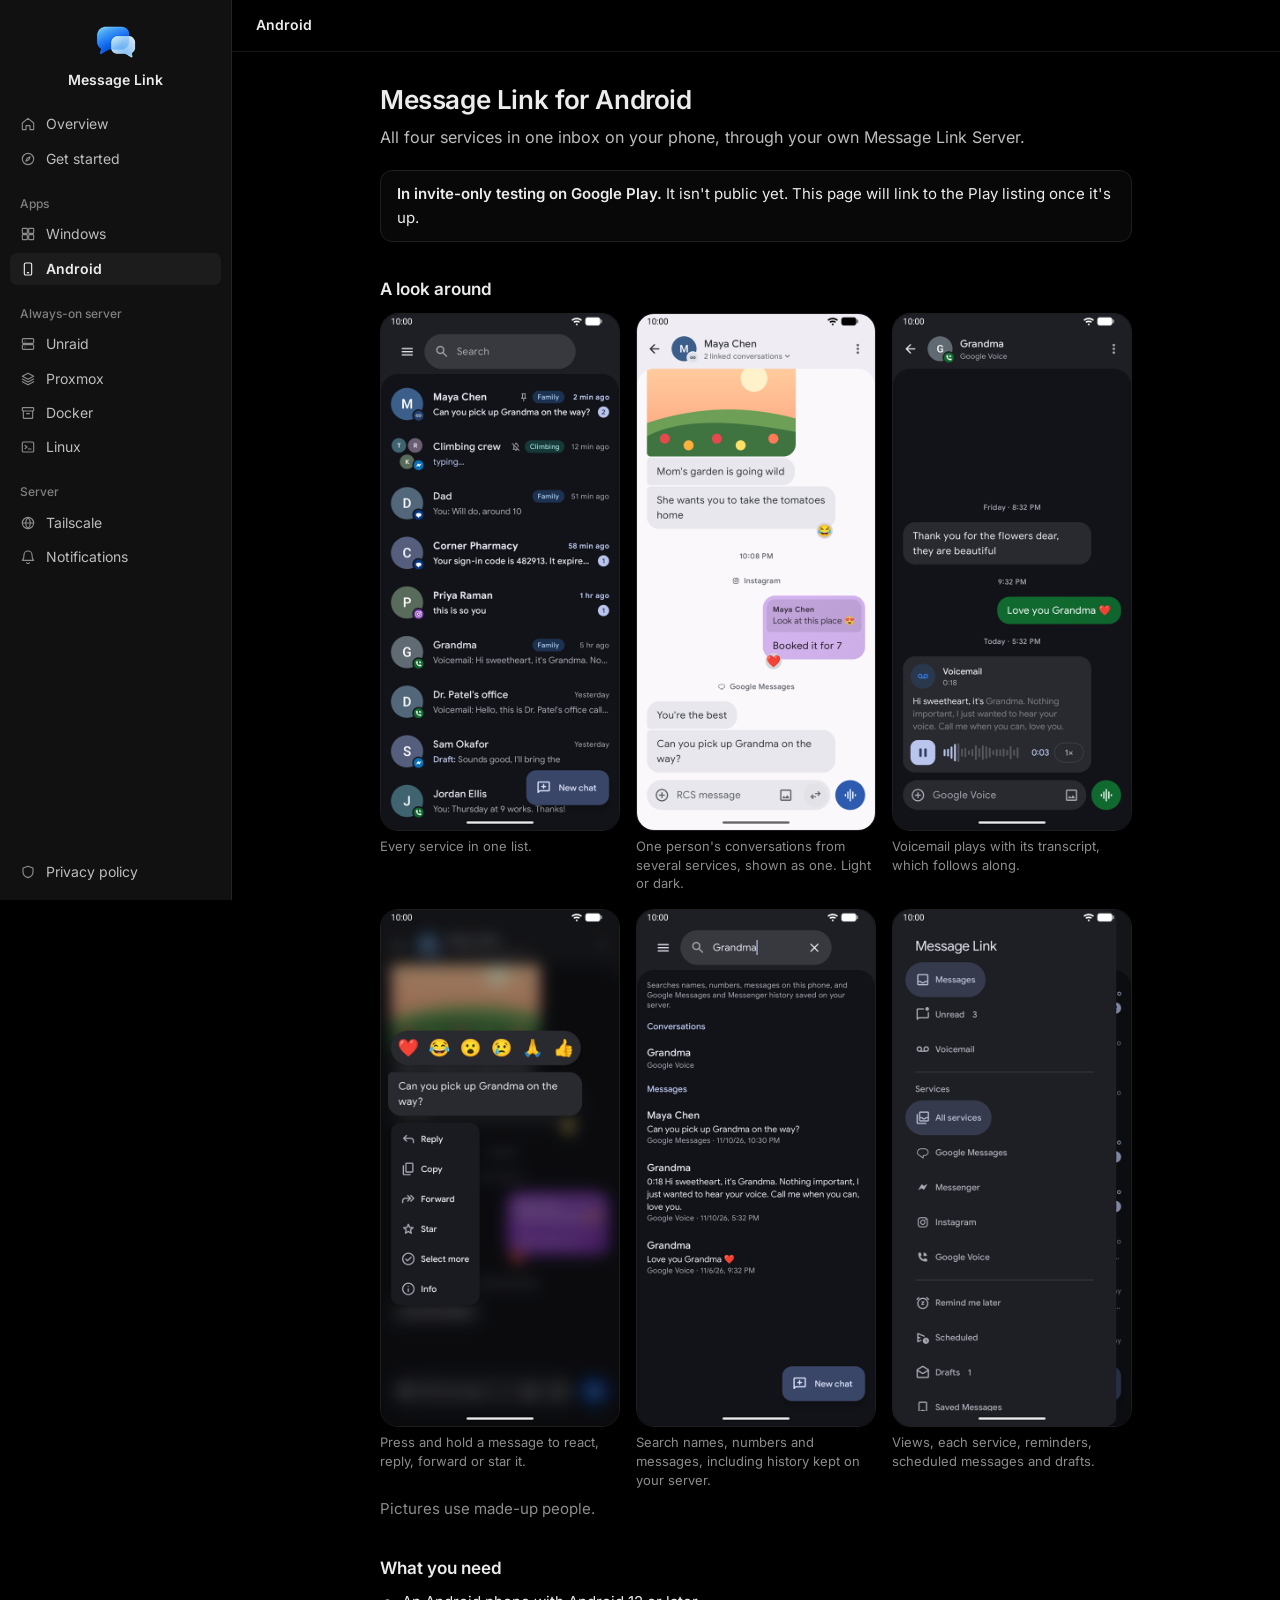
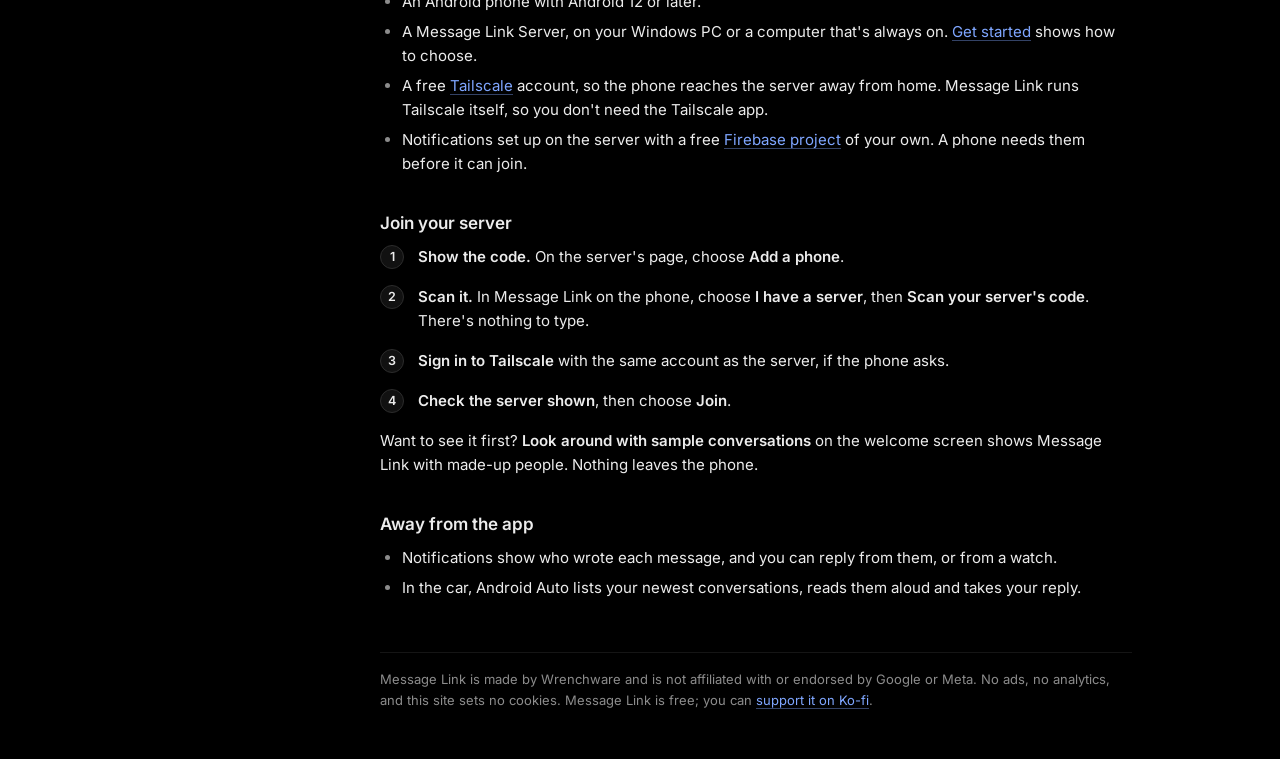
==== android/index.html @ 6b64f1f2 "Footer: Message Link is free, with a link to support it on Ko-fi" ====
<!doctype html>
<html lang="en">
<head>
<meta charset="utf-8">
<meta name="viewport" content="width=device-width, initial-scale=1">
<title>Android · Message Link</title>
<meta name="description" content="Message Link for Android: Google Messages, Messenger, Google Voice and Instagram on your phone, through your own Message Link Server.">
<link rel="icon" href="../assets/icon-32.png" sizes="32x32" type="image/png">
<link rel="apple-touch-icon" href="../assets/icon-192.png">
<link rel="stylesheet" href="../assets/site.css">
</head>
<body>
<aside class="side">
  <a class="brand" href="../"><img src="../assets/icon-64.png" alt="" width="40" height="40">Message Link</a>
  <nav aria-label="Site">
    <a href="../"><svg viewBox="0 0 24 24" width="16" height="16" fill="none" stroke="currentColor" stroke-width="1.7" stroke-linecap="round" stroke-linejoin="round" aria-hidden="true"><path d="M3.5 10.5 12 3.5l8.5 7V20a.5.5 0 0 1-.5.5h-5v-6h-6v6H4a.5.5 0 0 1-.5-.5z"/></svg><span>Overview</span></a>
    <a href="../setup/"><svg viewBox="0 0 24 24" width="16" height="16" fill="none" stroke="currentColor" stroke-width="1.7" stroke-linecap="round" stroke-linejoin="round" aria-hidden="true"><circle cx="12" cy="12" r="8.5"/><path d="m15.2 8.8-2 4.4-4.4 2 2-4.4z"/></svg><span>Get started</span></a>
    <p class="grp">Apps</p>
    <a href="../windows/"><svg viewBox="0 0 24 24" width="16" height="16" fill="none" stroke="currentColor" stroke-width="1.7" stroke-linecap="round" stroke-linejoin="round" aria-hidden="true"><rect x="3.5" y="3.5" width="7.5" height="7.5" rx="1"/><rect x="13" y="3.5" width="7.5" height="7.5" rx="1"/><rect x="3.5" y="13" width="7.5" height="7.5" rx="1"/><rect x="13" y="13" width="7.5" height="7.5" rx="1"/></svg><span>Windows</span></a>
    <a href="../android/" class="here" aria-current="page"><svg viewBox="0 0 24 24" width="16" height="16" fill="none" stroke="currentColor" stroke-width="1.7" stroke-linecap="round" stroke-linejoin="round" aria-hidden="true"><rect x="6.5" y="3" width="11" height="18" rx="2"/><path d="M11 17.5h2"/></svg><span>Android</span></a>
    <p class="grp">Always-on server</p>
    <a href="../unraid/"><svg viewBox="0 0 24 24" width="16" height="16" fill="none" stroke="currentColor" stroke-width="1.7" stroke-linecap="round" stroke-linejoin="round" aria-hidden="true"><rect x="3.5" y="4" width="17" height="7" rx="1.5"/><rect x="3.5" y="13" width="17" height="7" rx="1.5"/><path d="M7.5 7.5h.01M7.5 16.5h.01"/></svg><span>Unraid</span></a>
    <a href="../proxmox/"><svg viewBox="0 0 24 24" width="16" height="16" fill="none" stroke="currentColor" stroke-width="1.7" stroke-linecap="round" stroke-linejoin="round" aria-hidden="true"><path d="M12 3.5 20.5 8 12 12.5 3.5 8z"/><path d="m3.5 12 8.5 4.5 8.5-4.5"/><path d="m3.5 16 8.5 4.5 8.5-4.5"/></svg><span>Proxmox</span></a>
    <a href="../docker/"><svg viewBox="0 0 24 24" width="16" height="16" fill="none" stroke="currentColor" stroke-width="1.7" stroke-linecap="round" stroke-linejoin="round" aria-hidden="true"><rect x="3.5" y="4" width="17" height="5" rx="1"/><path d="M5 9v10a1 1 0 0 0 1 1h12a1 1 0 0 0 1-1V9M10 13h4"/></svg><span>Docker</span></a>
    <a href="../linux/"><svg viewBox="0 0 24 24" width="16" height="16" fill="none" stroke="currentColor" stroke-width="1.7" stroke-linecap="round" stroke-linejoin="round" aria-hidden="true"><rect x="3.5" y="4.5" width="17" height="15" rx="1.5"/><path d="m7.5 9.5 3 2.5-3 2.5M12.5 15h4"/></svg><span>Linux</span></a>
    <p class="grp">Server</p>
    <a href="../tailscale/"><svg viewBox="0 0 24 24" width="16" height="16" fill="none" stroke="currentColor" stroke-width="1.7" stroke-linecap="round" stroke-linejoin="round" aria-hidden="true"><circle cx="12" cy="12" r="8.5"/><path d="M3.5 12h17M12 3.5c2.3 2.4 3.5 5.3 3.5 8.5s-1.2 6.1-3.5 8.5c-2.3-2.4-3.5-5.3-3.5-8.5S9.7 5.9 12 3.5z"/></svg><span>Tailscale</span></a>
    <a href="../firebase/"><svg viewBox="0 0 24 24" width="16" height="16" fill="none" stroke="currentColor" stroke-width="1.7" stroke-linecap="round" stroke-linejoin="round" aria-hidden="true"><path d="M6 9a6 6 0 0 1 12 0c0 6 2.5 8 2.5 8h-17S6 15 6 9"/><path d="M10 20.5a2.2 2.2 0 0 0 4 0"/></svg><span>Notifications</span></a>
    <a href="../privacy/" class="end"><svg viewBox="0 0 24 24" width="16" height="16" fill="none" stroke="currentColor" stroke-width="1.7" stroke-linecap="round" stroke-linejoin="round" aria-hidden="true"><path d="M12 3.5 19.5 6v5.5c0 4.5-3.2 7.7-7.5 9-4.3-1.3-7.5-4.5-7.5-9V6z"/></svg><span>Privacy policy</span></a>
  </nav>
</aside>

<div class="pane">
<header class="top"><p><span class="here">Android</span></p></header>

<main>
  <h1>Message Link for Android</h1>
  <p class="lead">All four services in one inbox on your phone, through your own Message Link Server.</p>

  <div class="note">
    <p><strong>In invite-only testing on Google Play.</strong> It isn't public yet. This page will link to the Play listing once it's up.</p>
  </div>

  <h2>A look around</h2>
  <div class="gallery tall">
    <figure><a href="inbox.png"><img src="inbox.png" width="540" height="1170" loading="lazy" alt="The conversation list, with conversations from all four services."></a><figcaption>Every service in one list.</figcaption></figure>
    <figure><a href="merged-light.png"><img src="merged-light.png" width="540" height="1170" loading="lazy" alt="Maya Chen's Instagram and Google Messages conversations shown together, in light mode."></a><figcaption>One person's conversations from several services, shown as one. Light or dark.</figcaption></figure>
    <figure><a href="voicemail.png"><img src="voicemail.png" width="540" height="1170" loading="lazy" alt="Grandma's Google Voice voicemail playing, its transcript lit up to the words heard so far."></a><figcaption>Voicemail plays with its transcript, which follows along.</figcaption></figure>
    <figure><a href="actions.png"><img src="actions.png" width="540" height="1170" loading="lazy" alt="A message held down: reactions above it, and Reply, Copy, Forward, Star, Select more and Info below."></a><figcaption>Press and hold a message to react, reply, forward or star it.</figcaption></figure>
    <figure><a href="search.png"><img src="search.png" width="540" height="1170" loading="lazy" alt="Search results for Grandma: her conversation and three messages that mention her."></a><figcaption>Search names, numbers and messages, including history kept on your server.</figcaption></figure>
    <figure><a href="menu.png"><img src="menu.png" width="540" height="1170" loading="lazy" alt="The menu: Messages, Unread, Voicemail, each service, Remind me later, Scheduled, Drafts and Saved Messages."></a><figcaption>Views, each service, reminders, scheduled messages and drafts.</figcaption></figure>
  </div>
  <p class="quiet">Pictures use made-up people.</p>

  <h2>What you need</h2>
  <ul>
    <li>An Android phone with Android 12 or later.</li>
    <li>A Message Link Server, on your Windows PC or a computer that's always on. <a href="../setup/">Get started</a> shows how to choose.</li>
    <li>A free <a href="../tailscale/">Tailscale</a> account, so the phone reaches the server away from home. Message Link runs Tailscale itself, so you don't need the Tailscale app.</li>
    <li>Notifications set up on the server with a free <a href="../firebase/">Firebase project</a> of your own. A phone needs them before it can join.</li>
  </ul>

  <h2 id="join">Join your server</h2>
  <ol class="steps">
    <li><p><strong>Show the code.</strong> On the server's page, choose <strong>Add a phone</strong>.</p></li>
    <li><p><strong>Scan it.</strong> In Message Link on the phone, choose <strong>I have a server</strong>, then <strong>Scan your server's code</strong>. There's nothing to type.</p></li>
    <li><p><strong>Sign in to Tailscale</strong> with the same account as the server, if the phone asks.</p></li>
    <li><p><strong>Check the server shown</strong>, then choose <strong>Join</strong>.</p></li>
  </ol>
  <p>Want to see it first? <strong>Look around with sample conversations</strong> on the welcome screen shows Message Link with made-up people. Nothing leaves the phone.</p>

  <h2>Away from the app</h2>
  <ul>
    <li>Notifications show who wrote each message, and you can reply from them, or from a watch.</li>
    <li>In the car, Android Auto lists your newest conversations, reads them aloud and takes your reply.</li>
  </ul>
</main>

<footer>
  <p>Message Link is made by Wrenchware and is not affiliated with or endorsed by Google or Meta. No ads, no analytics, and this site sets no cookies. Message Link is free; you can <a href="https://ko-fi.com/wrenchware">support it on Ko-fi</a>.</p>
</footer>
</div>
</body>
</html>
---- assets/site.css ----
/* Message Link website. One stylesheet for every page, in the look of Message Link Server's own page: black, a side list
   of places, a bar naming the page, plain section titles over bordered boxes. The colours are the server page's. */

/* Inter, the server page's typeface, served from here (its licence is assets/inter-OFL.txt). */
@font-face {
  font-family: "Inter Variable";
  font-style: normal;
  font-display: swap;
  font-weight: 100 900;
  src: url(inter.woff2) format("woff2-variations");
  unicode-range: U+0000-00FF, U+0131, U+0152-0153, U+02BB-02BC, U+02C6, U+02DA, U+02DC, U+0304, U+0308, U+0329, U+2000-206F, U+20AC, U+2122, U+2191, U+2193, U+2212, U+2215, U+FEFF, U+FFFD;
}

:root {
  color-scheme: dark;
  --bg: #000;
  --side: #111;
  --sideline: #232323;
  --here: #1c1c1c;
  --fg: #ececec;
  --soft: #bdbdbd;
  --muted: #8c8c8c;
  --faint: #808080;
  --box: #080808;
  --rowhover: #0f0f0f;
  --line: #1e1e1e;
  --hair: #151515;
  --field: #111;
  --fieldhover: #1a1a1a;
  --fieldline: #2c2c2c;
  --acc: #2f62d8;
  --acchover: #3567df;
  --link: #7fa6ff;
  --warn: #f5a524;
  --warnbg: rgba(245, 165, 36, .05);
  --warnline: rgba(245, 165, 36, .3);
  --mono: ui-monospace, "Cascadia Mono", Consolas, Menlo, monospace;
}

*, *::before, *::after { box-sizing: border-box; }
[hidden] { display: none !important; }

html { background: var(--bg); -webkit-text-size-adjust: 100%; text-size-adjust: 100%; }

body {
  margin: 0;
  min-height: 100vh;
  display: flex;
  align-items: flex-start;
  font: 15px/1.6 "Inter Variable", "Segoe UI", system-ui, -apple-system, Roboto, sans-serif;
  color: var(--fg);
  -webkit-font-smoothing: antialiased;
}

.pane { flex: 1; min-width: 0; }

/* The side list of places */

.side {
  position: sticky;
  top: 0;
  flex: none;
  width: 232px;
  height: 100vh;
  overflow-y: auto;
  display: flex;
  flex-direction: column;
  background: var(--side);
  border-right: 1px solid var(--sideline);
  padding: 12px 10px;
  font-size: 14px;
  line-height: 1.45;
}
.brand {
  display: flex;
  flex-direction: column;
  align-items: center;
  gap: 8px;
  padding: 10px 10px 18px;
  color: var(--fg);
  font-weight: 600;
  text-decoration: none;
}
.brand img { width: 40px; height: 40px; display: block; }
.side nav { flex: 1; display: flex; flex-direction: column; gap: 2px; }
.side nav a {
  display: flex;
  align-items: center;
  gap: 10px;
  padding: 6px 10px;
  border-radius: 7px;
  color: var(--soft);
  text-decoration: none;
}
.side nav a:hover { background: var(--here); color: var(--fg); }
.side nav a.here { background: var(--here); color: var(--fg); font-weight: 600; }
.side svg { flex: none; color: var(--muted); }
.side a.here svg, .side a:hover svg { color: var(--fg); }
.side nav a.end { margin-top: auto; }
.grp { margin: 18px 10px 4px; font-size: 12px; font-weight: 500; color: var(--faint); }

/* The bar naming the page */

header.top {
  position: sticky;
  top: 0;
  z-index: 2;
  display: flex;
  align-items: center;
  min-height: 52px;
  padding: 0 24px;
  background: var(--bg);
  border-bottom: 1px solid var(--hair);
  font-size: 14px;
}
header.top p { margin: 0; color: var(--muted); white-space: nowrap; overflow: hidden; text-overflow: ellipsis; }
header.top .here { color: var(--fg); font-weight: 600; }

/* The page */

main { max-width: 800px; margin: 0 auto; padding: 32px 24px 8px; }
footer { max-width: 800px; margin: 0 auto; padding: 0 24px 48px; color: var(--muted); font-size: 13px; }
footer p { margin: 32px 0 0; padding-top: 16px; border-top: 1px solid var(--hair); }

[id] { scroll-margin-top: 68px; }

h1 { font-size: 26px; line-height: 1.25; margin: 0 0 8px; font-weight: 600; letter-spacing: -0.015em; }
h2 { font-size: 17px; line-height: 1.35; margin: 36px 0 10px; font-weight: 600; }
h3 { font-size: 15px; line-height: 1.4; margin: 24px 0 8px; font-weight: 600; }
p, ul, ol { margin: 0 0 12px; }
ul, ol { padding-left: 22px; }
li { margin-bottom: 6px; }
li::marker { color: var(--muted); }
li > ul, li > ol { margin-top: 6px; }
.lead { font-size: 16px; color: var(--soft); margin-bottom: 20px; }
.quiet { color: var(--muted); }
strong { font-weight: 600; }
hr { border: 0; border-top: 1px solid var(--hair); margin: 32px 0; }

a { color: var(--link); text-decoration-color: rgba(127, 166, 255, .4); text-underline-offset: 3px; }
a:hover { text-decoration-color: currentColor; }
:focus-visible { outline: 2px solid var(--acc); outline-offset: 2px; border-radius: 4px; }

/* Code */

code, pre, kbd { font-family: var(--mono); }
code {
  font-size: 0.86em;
  background: var(--field);
  border: 1px solid var(--fieldline);
  border-radius: 5px;
  padding: 1px 5px;
  overflow-wrap: anywhere;
}
pre {
  background: var(--box);
  border: 1px solid var(--line);
  border-radius: 12px;
  padding: 12px 14px;
  margin: 8px 0 16px;
  overflow-x: auto;
  font-size: 12.5px;
  line-height: 1.5;
  max-width: 100%;
}
pre code { background: none; border: 0; padding: 0; font-size: inherit; overflow-wrap: normal; white-space: pre; }
kbd { font-size: 0.86em; border: 1px solid var(--fieldline); border-bottom-width: 2px; border-radius: 5px; padding: 0 5px; background: var(--field); }

/* Boxes: a notice, the status line, and settings to fill in */

.status, .note {
  background: var(--box);
  border: 1px solid var(--line);
  border-radius: 12px;
  padding: 11px 16px;
  margin: 16px 0;
}
.note.warn { background: var(--warnbg); border-color: var(--warnline); }
.note.warn strong:first-child { color: var(--warn); }
.note > :last-child { margin-bottom: 0; }

dl.fields { margin: 8px 0 16px; border: 1px solid var(--line); border-radius: 12px; background: var(--box); }
dl.fields > div { padding: 11px 16px; border-top: 1px solid var(--hair); }
dl.fields > div:first-child { border-top: 0; }
dl.fields dt { font-weight: 600; font-size: 14px; }
dl.fields dd { margin: 1px 0 0; color: var(--muted); font-size: 13.5px; line-height: 1.5; }

/* Places to go: one box of lines, each wholly a link with a chevron */

.cards {
  display: flex;
  flex-direction: column;
  margin: 12px 0 20px;
  background: var(--box);
  border: 1px solid var(--line);
  border-radius: 12px;
  overflow: hidden;
}
.card {
  position: relative;
  display: flex;
  flex-direction: column;
  justify-content: center;
  min-height: 52px;
  padding: 11px 44px 11px 16px;
}
.card + .card { border-top: 1px solid var(--hair); }
.card h3 { margin: 0; font-size: 14px; line-height: 1.45; }
.card p { margin: 1px 0 0; color: var(--muted); font-size: 13px; line-height: 1.4; }
.card .more { display: none; }
a.card { color: var(--fg); text-decoration: none; }
a.card:hover { background: var(--rowhover); }
a.card::after {
  content: "";
  position: absolute;
  right: 20px;
  top: 50%;
  width: 7px;
  height: 7px;
  border: solid var(--faint);
  border-width: 1.5px 1.5px 0 0;
  transform: translateY(-50%) rotate(45deg);
}
a.card:hover::after { border-color: var(--soft); }
a.card:focus-visible { outline-offset: -2px; border-radius: 0; }

.tag {
  display: inline-block;
  font-size: 12px;
  font-weight: 500;
  line-height: 18px;
  padding: 0 8px;
  border-radius: 999px;
  background: var(--field);
  border: 1px solid var(--fieldline);
  color: var(--soft);
  vertical-align: middle;
}

/* Steps */

ol.steps { padding-left: 0; list-style: none; counter-reset: step; }
ol.steps > li { counter-increment: step; position: relative; padding-left: 38px; margin-bottom: 16px; }
ol.steps > li::before {
  content: counter(step);
  position: absolute;
  left: 0;
  top: 0;
  width: 24px;
  height: 24px;
  border-radius: 50%;
  background: var(--field);
  border: 1px solid var(--fieldline);
  color: var(--fg);
  font-size: 12.5px;
  font-weight: 600;
  display: flex;
  align-items: center;
  justify-content: center;
}

/* Buttons (the join page) */

.button {
  display: inline-block;
  font-size: 14px;
  font-weight: 500;
  line-height: 20px;
  padding: 7px 14px;
  border-radius: 7px;
  border: 1px solid var(--acc);
  background: var(--acc);
  color: #fff;
  text-decoration: none;
}
.button:hover { background: var(--acchover); border-color: var(--acchover); }

/* Pictures */

figure.shot { margin: 12px 0 16px; }
figure.shot img { display: block; max-width: 100%; height: auto; border: 1px solid var(--line); border-radius: 12px; }
.phones { display: flex; justify-content: center; gap: 14px; margin: 0 0 8px; }
.phones img { width: 46%; max-width: 260px; height: auto; border: 1px solid var(--line); border-radius: 18px; }

/* A narrow window: the side list becomes a strip across the top that scrolls sideways, as on the server's page. */

@media (max-width: 760px) {
  body { display: block; }
  .side {
    position: static;
    width: auto;
    height: auto;
    flex-direction: row;
    flex-wrap: wrap;
    align-items: center;
    gap: 4px;
    border-right: 0;
    border-bottom: 1px solid var(--sideline);
    padding: 6px 10px;
  }
  .brand { flex: 1; flex-direction: row; padding: 6px 8px; }
  .brand img { width: 22px; height: 22px; }
  .side nav { order: 3; flex: 0 0 100%; min-width: 0; flex-direction: row; overflow-x: auto; scrollbar-width: none; padding-bottom: 4px; }
  .side nav::-webkit-scrollbar { display: none; }
  .side nav a { flex: none; white-space: nowrap; }
  .side nav a.end { margin-top: 0; }
  .grp { display: none; }
  header.top { position: static; padding: 0 16px; min-height: 46px; }
  main { padding: 24px 16px 8px; }
  footer { padding: 0 16px 40px; }
  h1 { font-size: 23px; }
  [id] { scroll-margin-top: 12px; }
}

/* A guide's pictures, two to a row, each a link to itself at full size. */
.gallery { display: grid; grid-template-columns: repeat(2, minmax(0, 1fr)); gap: 16px; margin: 12px 0 8px; }
.gallery figure { margin: 0; }
.gallery a { display: block; border-radius: 12px; }
.gallery img { display: block; width: 100%; height: auto; border: 1px solid var(--line); border-radius: 12px; }
.gallery a:hover img { border-color: var(--fieldline); }
.gallery figcaption { margin-top: 6px; color: var(--muted); font-size: 13px; line-height: 1.45; }
@media (max-width: 560px) { .gallery { grid-template-columns: 1fr; } }

/* How it fits together: devices above, joined to the one server below. */
.shape { margin: 20px 0 8px; }
.devices { display: grid; grid-template-columns: repeat(3, minmax(0, 1fr)); gap: 12px; }
.devices span {
  display: flex;
  align-items: center;
  justify-content: center;
  gap: 8px;
  min-height: 44px;
  padding: 8px 10px;
  background: var(--box);
  border: 1px solid var(--line);
  border-radius: 12px;
  font-size: 14px;
  font-weight: 500;
  text-align: center;
}
.devices svg { flex: none; color: var(--muted); }
.wires { display: block; width: 100%; height: 36px; }
.wires path { fill: none; stroke: var(--fieldline); stroke-width: 1.5; vector-effect: non-scaling-stroke; }
.hub {
  display: flex;
  flex-direction: column;
  align-items: center;
  gap: 2px;
  max-width: 440px;
  margin: 0 auto;
  padding: 12px 16px;
  background: var(--box);
  border: 1px solid var(--acc);
  border-radius: 12px;
  text-align: center;
}
.hub strong { font-size: 14px; }
.hub span { color: var(--muted); font-size: 13px; line-height: 1.4; }

/* The one choice: two places a server can run, side by side. */
.choices { display: grid; grid-template-columns: repeat(2, minmax(0, 1fr)); column-gap: 16px; margin: 12px 0 16px; }
/* Each side's title, words and lines share rows with the other side's, so both lists start at the same height. */
.choice { display: grid; grid-row: span 3; grid-template-rows: subgrid; row-gap: 0; align-content: start; }
.choice > h3 { margin: 0 0 4px; }
.choice > p { color: var(--soft); font-size: 14px; line-height: 1.5; }
.choice .cards { margin: 0; align-self: start; }
@media (max-width: 640px) {
  .choices { grid-template-columns: 1fr; row-gap: 24px; }
  .choice { grid-row: auto; grid-template-rows: none; }
  .devices { gap: 8px; }
  .devices span { flex-direction: column; gap: 4px; font-size: 13px; }
}
/* Phone pictures: three to a row, with the phone's rounder corners. */
.gallery.tall { grid-template-columns: repeat(3, minmax(0, 1fr)); }
.gallery.tall a, .gallery.tall img { border-radius: 18px; }
@media (max-width: 560px) { .gallery.tall { grid-template-columns: repeat(2, minmax(0, 1fr)); } }
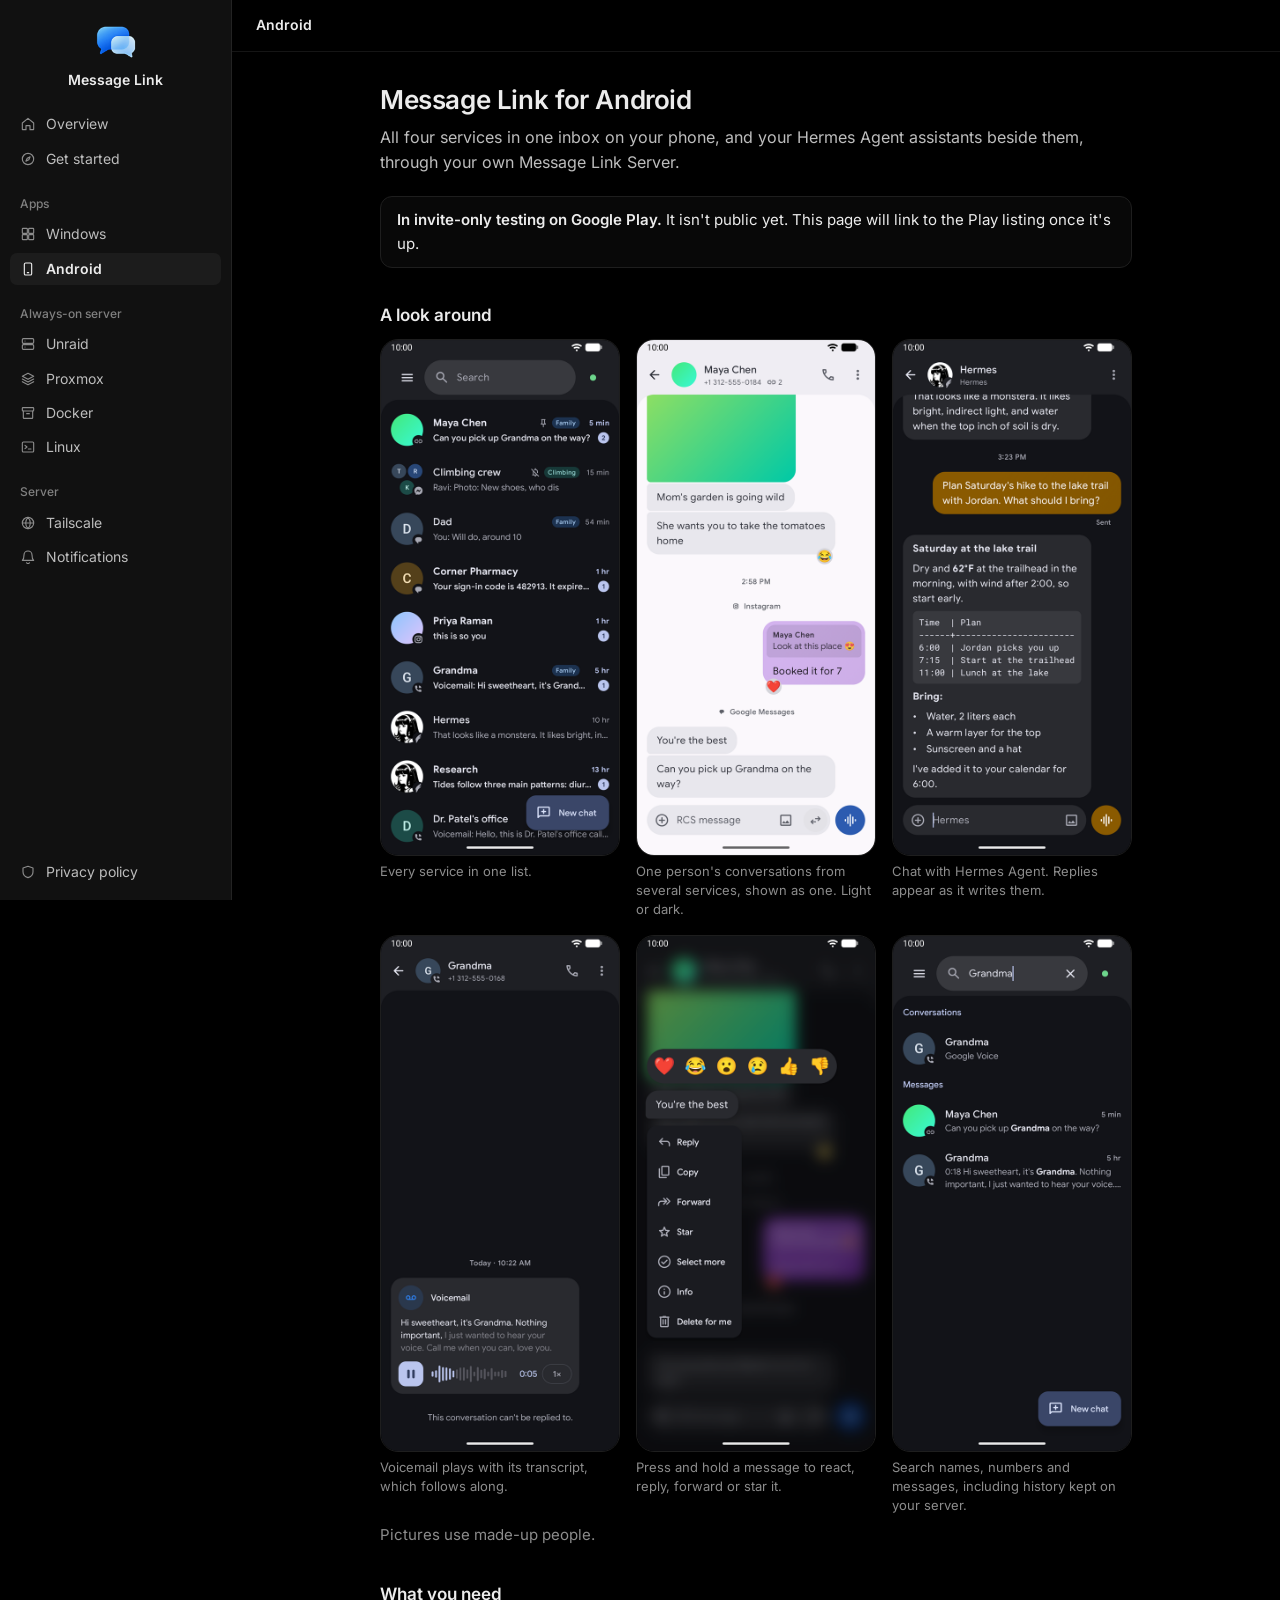
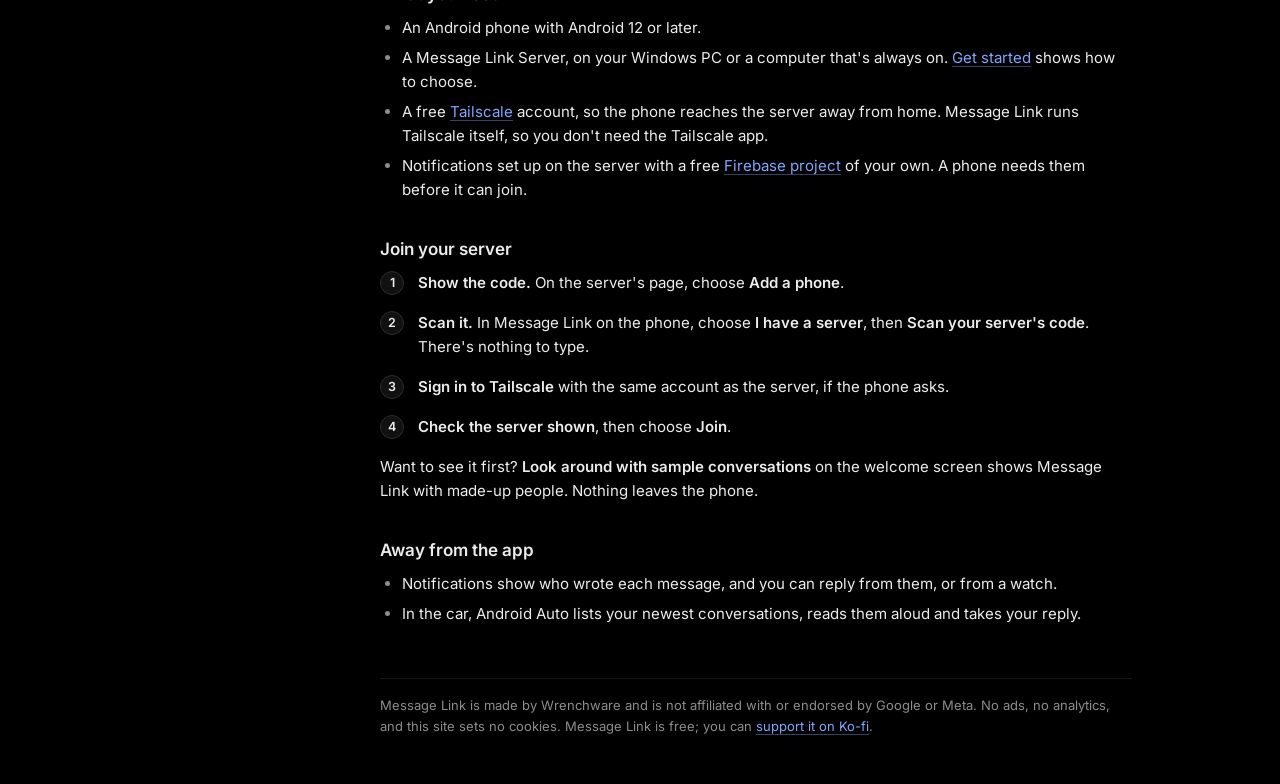
==== commit 746a627c: "New Windows and Android pictures from 0.1.476's sample: Hermes with a table and code, voice messages" ====
--- a/android/index.html
+++ b/android/index.html
@@ -35,7 +35,7 @@
 
 <main>
   <h1>Message Link for Android</h1>
-  <p class="lead">All four services in one inbox on your phone, through your own Message Link Server.</p>
+  <p class="lead">All four services in one inbox on your phone, and your Hermes Agent assistants beside them, through your own Message Link Server.</p>
 
   <div class="note">
     <p><strong>In invite-only testing on Google Play.</strong> It isn't public yet. This page will link to the Play listing once it's up.</p>
@@ -43,13 +43,12 @@
 
   <h2>A look around</h2>
   <div class="gallery tall">
-    <figure><a href="inbox.png"><img src="inbox.png" width="540" height="1170" loading="lazy" alt="The conversation list, with conversations from all four services."></a><figcaption>Every service in one list.</figcaption></figure>
+    <figure><a href="inbox.png"><img src="inbox.png" width="540" height="1170" loading="lazy" alt="The conversation list, with conversations from all four services and two Hermes assistants."></a><figcaption>Every service in one list.</figcaption></figure>
     <figure><a href="merged-light.png"><img src="merged-light.png" width="540" height="1170" loading="lazy" alt="Maya Chen's Instagram and Google Messages conversations shown together, in light mode."></a><figcaption>One person's conversations from several services, shown as one. Light or dark.</figcaption></figure>
+    <figure><a href="hermes.png"><img src="hermes.png" width="540" height="1170" loading="lazy" alt="A Hermes conversation: a question about a hike, and a reply with a plan, a table of times and a list of what to bring."></a><figcaption>Chat with Hermes Agent. Replies appear as it writes them.</figcaption></figure>
     <figure><a href="voicemail.png"><img src="voicemail.png" width="540" height="1170" loading="lazy" alt="Grandma's Google Voice voicemail playing, its transcript lit up to the words heard so far."></a><figcaption>Voicemail plays with its transcript, which follows along.</figcaption></figure>
-    <figure><a href="actions.png"><img src="actions.png" width="540" height="1170" loading="lazy" alt="A message held down: reactions above it, and Reply, Copy, Forward, Star, Select more and Info below."></a><figcaption>Press and hold a message to react, reply, forward or star it.</figcaption></figure>
-    <figure><a href="search.png"><img src="search.png" width="540" height="1170" loading="lazy" alt="Search results for Grandma: her conversation and three messages that mention her."></a><figcaption>Search names, numbers and messages, including history kept on your server.</figcaption></figure>
-    <figure><a href="menu.png"><img src="menu.png" width="540" height="1170" loading="lazy" alt="The menu: Messages, Unread, Voicemail, each service, Remind me later, Scheduled, Drafts and Saved Messages."></a><figcaption>Views, each service, reminders, scheduled messages and drafts.</figcaption></figure>
-  </div>
+    <figure><a href="actions.png"><img src="actions.png" width="540" height="1170" loading="lazy" alt="A message held down: reactions above it, and Reply, Copy, Forward, Star, Select more, Info and Delete for me below."></a><figcaption>Press and hold a message to react, reply, forward or star it.</figcaption></figure>
+    <figure><a href="search.png"><img src="search.png" width="540" height="1170" loading="lazy" alt="Search results for Grandma: her conversation and two messages that mention her."></a><figcaption>Search names, numbers and messages, including history kept on your server.</figcaption></figure>  </div>
   <p class="quiet">Pictures use made-up people.</p>
 
   <h2>What you need</h2>
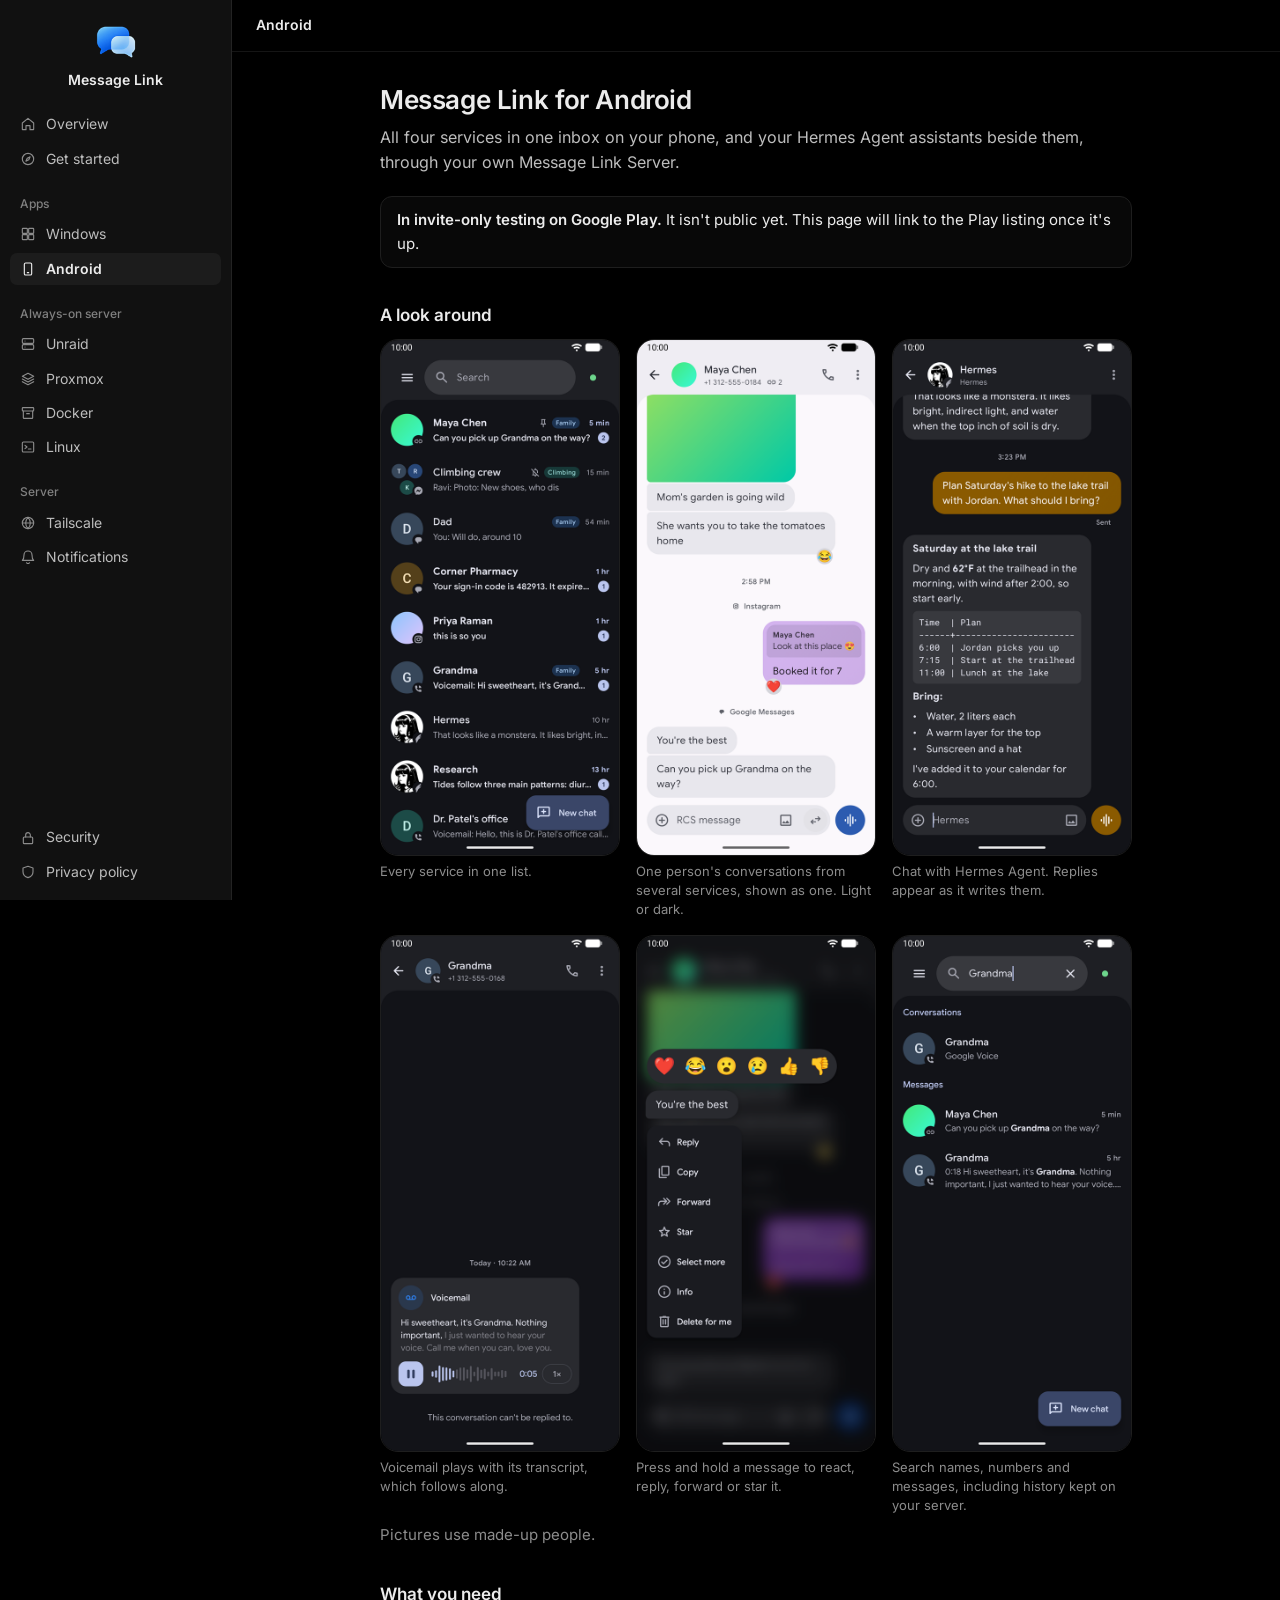
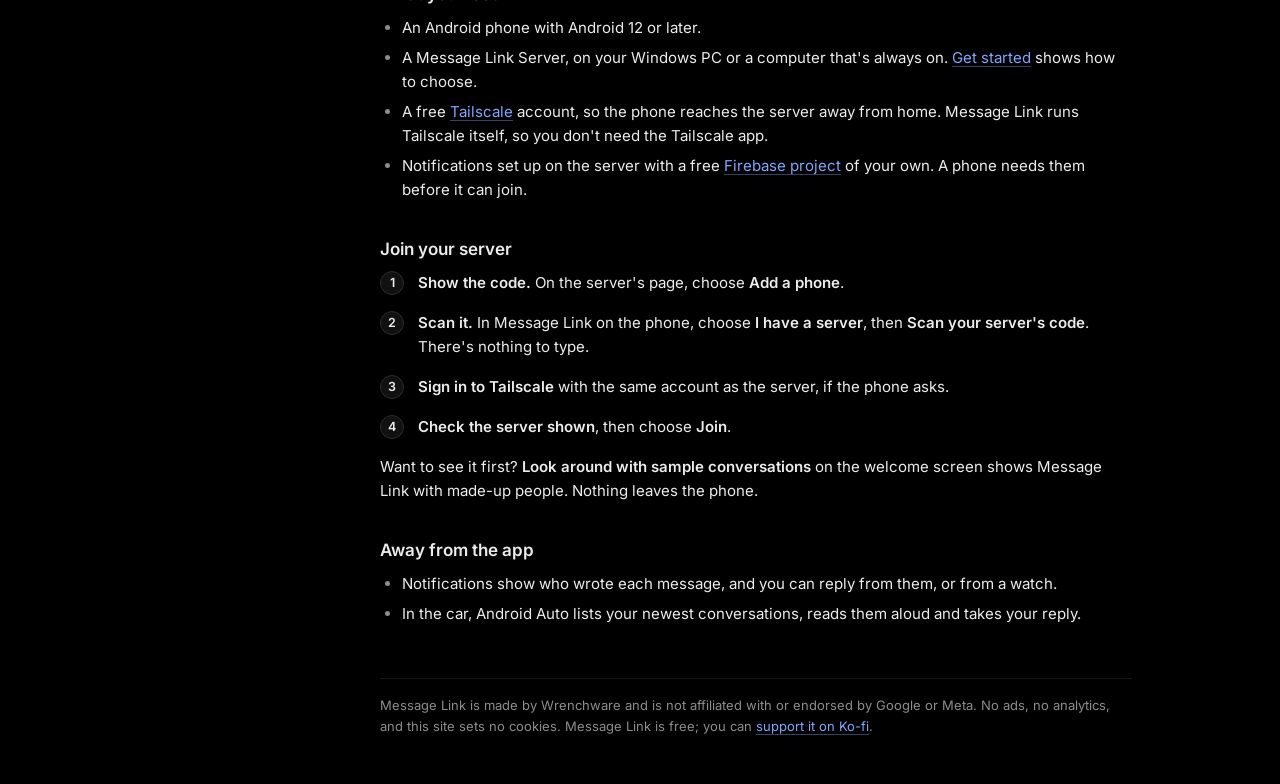
==== commit a58a85ea: "Security: how the apps and the server protect sign-ins and messages, what they can't protect against" ====
--- a/android/index.html
+++ b/android/index.html
@@ -26,7 +26,8 @@
     <p class="grp">Server</p>
     <a href="../tailscale/"><svg viewBox="0 0 24 24" width="16" height="16" fill="none" stroke="currentColor" stroke-width="1.7" stroke-linecap="round" stroke-linejoin="round" aria-hidden="true"><circle cx="12" cy="12" r="8.5"/><path d="M3.5 12h17M12 3.5c2.3 2.4 3.5 5.3 3.5 8.5s-1.2 6.1-3.5 8.5c-2.3-2.4-3.5-5.3-3.5-8.5S9.7 5.9 12 3.5z"/></svg><span>Tailscale</span></a>
     <a href="../firebase/"><svg viewBox="0 0 24 24" width="16" height="16" fill="none" stroke="currentColor" stroke-width="1.7" stroke-linecap="round" stroke-linejoin="round" aria-hidden="true"><path d="M6 9a6 6 0 0 1 12 0c0 6 2.5 8 2.5 8h-17S6 15 6 9"/><path d="M10 20.5a2.2 2.2 0 0 0 4 0"/></svg><span>Notifications</span></a>
-    <a href="../privacy/" class="end"><svg viewBox="0 0 24 24" width="16" height="16" fill="none" stroke="currentColor" stroke-width="1.7" stroke-linecap="round" stroke-linejoin="round" aria-hidden="true"><path d="M12 3.5 19.5 6v5.5c0 4.5-3.2 7.7-7.5 9-4.3-1.3-7.5-4.5-7.5-9V6z"/></svg><span>Privacy policy</span></a>
+    <a class="end" href="../security/"><svg viewBox="0 0 24 24" width="16" height="16" fill="none" stroke="currentColor" stroke-width="1.7" stroke-linecap="round" stroke-linejoin="round" aria-hidden="true"><rect x="5" y="10.5" width="14" height="10" rx="1.5"/><path d="M8.5 10.5V7.5a3.5 3.5 0 0 1 7 0v3"/></svg><span>Security</span></a>
+    <a href="../privacy/"><svg viewBox="0 0 24 24" width="16" height="16" fill="none" stroke="currentColor" stroke-width="1.7" stroke-linecap="round" stroke-linejoin="round" aria-hidden="true"><path d="M12 3.5 19.5 6v5.5c0 4.5-3.2 7.7-7.5 9-4.3-1.3-7.5-4.5-7.5-9V6z"/></svg><span>Privacy policy</span></a>
   </nav>
 </aside>
 
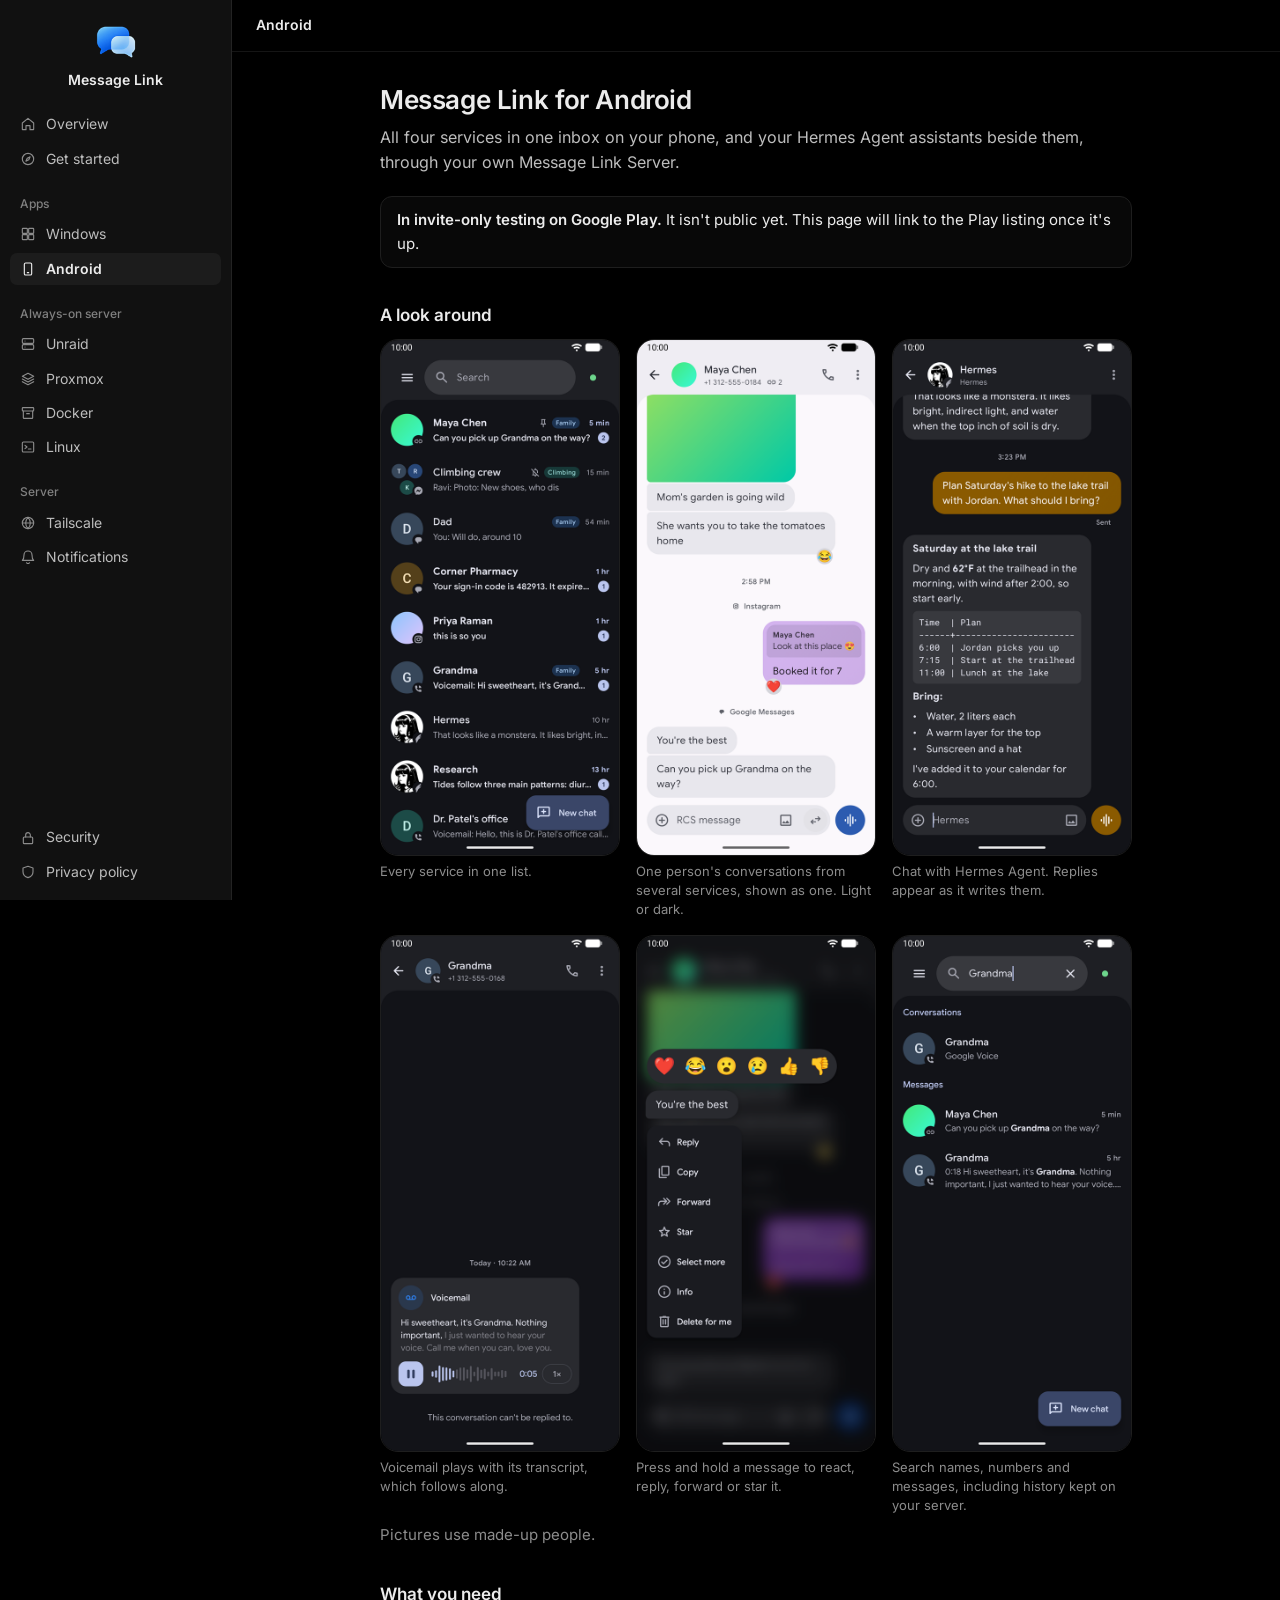
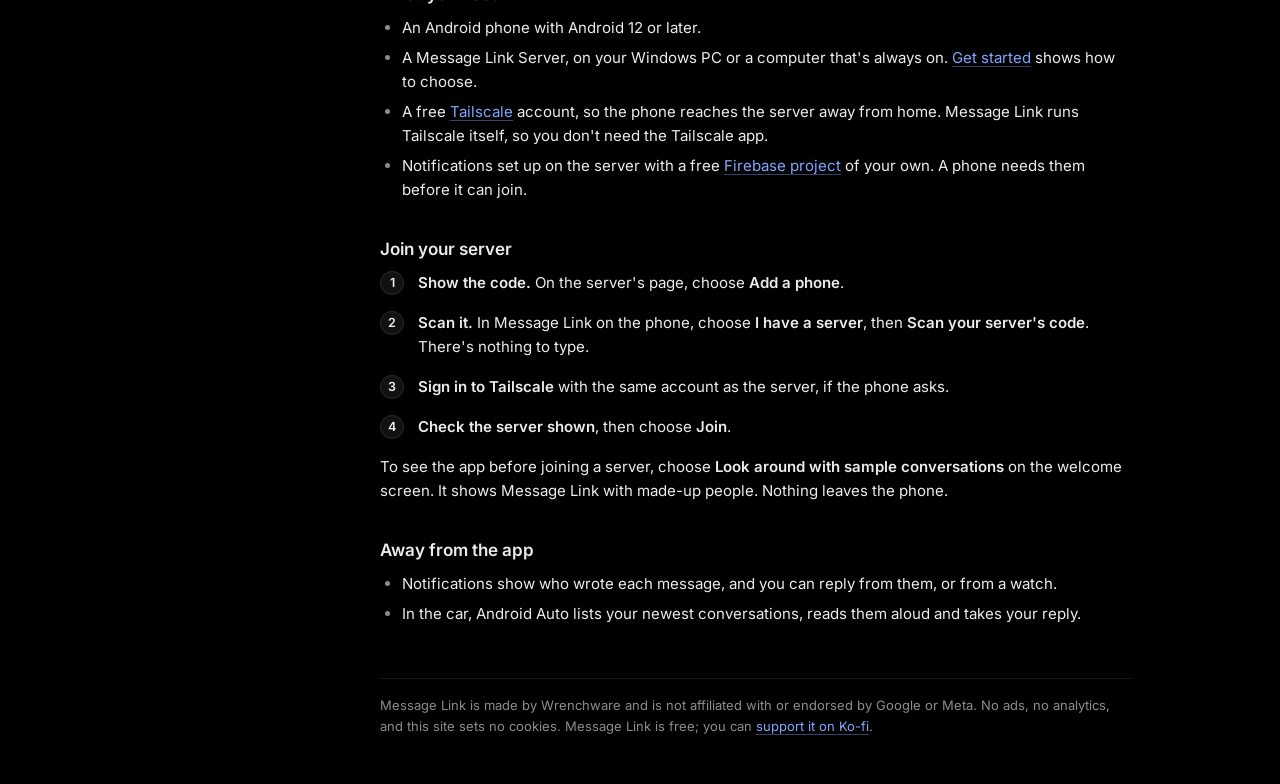
==== commit 1045513e: "Pictures open full size in a viewer with Close and arrows (Overview, Windows, Android, Notifications" ====
--- a/android/index.html
+++ b/android/index.html
@@ -67,7 +67,7 @@
     <li><p><strong>Sign in to Tailscale</strong> with the same account as the server, if the phone asks.</p></li>
     <li><p><strong>Check the server shown</strong>, then choose <strong>Join</strong>.</p></li>
   </ol>
-  <p>Want to see it first? <strong>Look around with sample conversations</strong> on the welcome screen shows Message Link with made-up people. Nothing leaves the phone.</p>
+  <p>To see the app before joining a server, choose <strong>Look around with sample conversations</strong> on the welcome screen. It shows Message Link with made-up people. Nothing leaves the phone.</p>
 
   <h2>Away from the app</h2>
   <ul>
@@ -80,5 +80,6 @@
   <p>Message Link is made by Wrenchware and is not affiliated with or endorsed by Google or Meta. No ads, no analytics, and this site sets no cookies. Message Link is free; you can <a href="https://ko-fi.com/wrenchware">support it on Ko-fi</a>.</p>
 </footer>
 </div>
+<script src="../assets/viewer.js" defer></script>
 </body>
 </html>
--- a/assets/site.css
+++ b/assets/site.css
@@ -374,3 +374,75 @@
 .gallery.tall { grid-template-columns: repeat(3, minmax(0, 1fr)); }
 .gallery.tall a, .gallery.tall img { border-radius: 18px; }
 @media (max-width: 560px) { .gallery.tall { grid-template-columns: repeat(2, minmax(0, 1fr)); } }
+
+/* The picture viewer (assets/viewer.js): a picture at full size over the dimmed page, its caption under it, Close at the
+   top right and arrows at the sides. */
+.zoom { cursor: zoom-in; }
+html:has(dialog.viewer[open]) { overflow: hidden; }
+dialog.viewer {
+  position: fixed;
+  inset: 0;
+  width: 100%;
+  height: 100%;
+  max-width: none;
+  max-height: none;
+  margin: 0;
+  padding: 0;
+  border: 0;
+  background: rgba(0, 0, 0, .96);
+  color: var(--fg);
+  overflow: hidden;
+}
+dialog.viewer[open] { display: flex; align-items: center; justify-content: center; }
+dialog.viewer::backdrop { background: transparent; }
+.viewer figure {
+  margin: 0;
+  padding: 56px 72px 16px;
+  width: 100%;
+  height: 100%;
+  display: flex;
+  flex-direction: column;
+  align-items: center;
+  justify-content: center;
+  gap: 12px;
+}
+.viewer img {
+  display: block;
+  min-height: 0;
+  max-width: 100%;
+  max-height: calc(100% - 48px);
+  width: auto;
+  height: auto;
+  object-fit: contain;
+  border: 1px solid var(--line);
+  border-radius: 12px;
+  background: var(--box);
+}
+.viewer img.tall { border-radius: 18px; }
+.viewer figcaption { max-width: 640px; color: var(--soft); font-size: 13.5px; line-height: 1.45; text-align: center; }
+.viewer button {
+  position: absolute;
+  display: flex;
+  align-items: center;
+  justify-content: center;
+  width: 40px;
+  height: 40px;
+  padding: 0;
+  border: 1px solid var(--fieldline);
+  border-radius: 50%;
+  background: var(--field);
+  color: var(--fg);
+  cursor: pointer;
+}
+.viewer button:hover { background: var(--fieldhover); }
+.viewer button[hidden] { display: none; }
+.viewer-close { top: 12px; right: 12px; }
+.viewer-step { top: 50%; transform: translateY(-50%); }
+.viewer-prev { left: 16px; }
+.viewer-next { right: 16px; }
+@media (max-width: 560px) {
+  .viewer figure { padding: 60px 12px 72px; }
+  .viewer-step { top: auto; bottom: 16px; transform: none; }
+  .viewer-prev { left: calc(50% - 52px); }
+  .viewer-next { right: calc(50% - 52px); }
+}
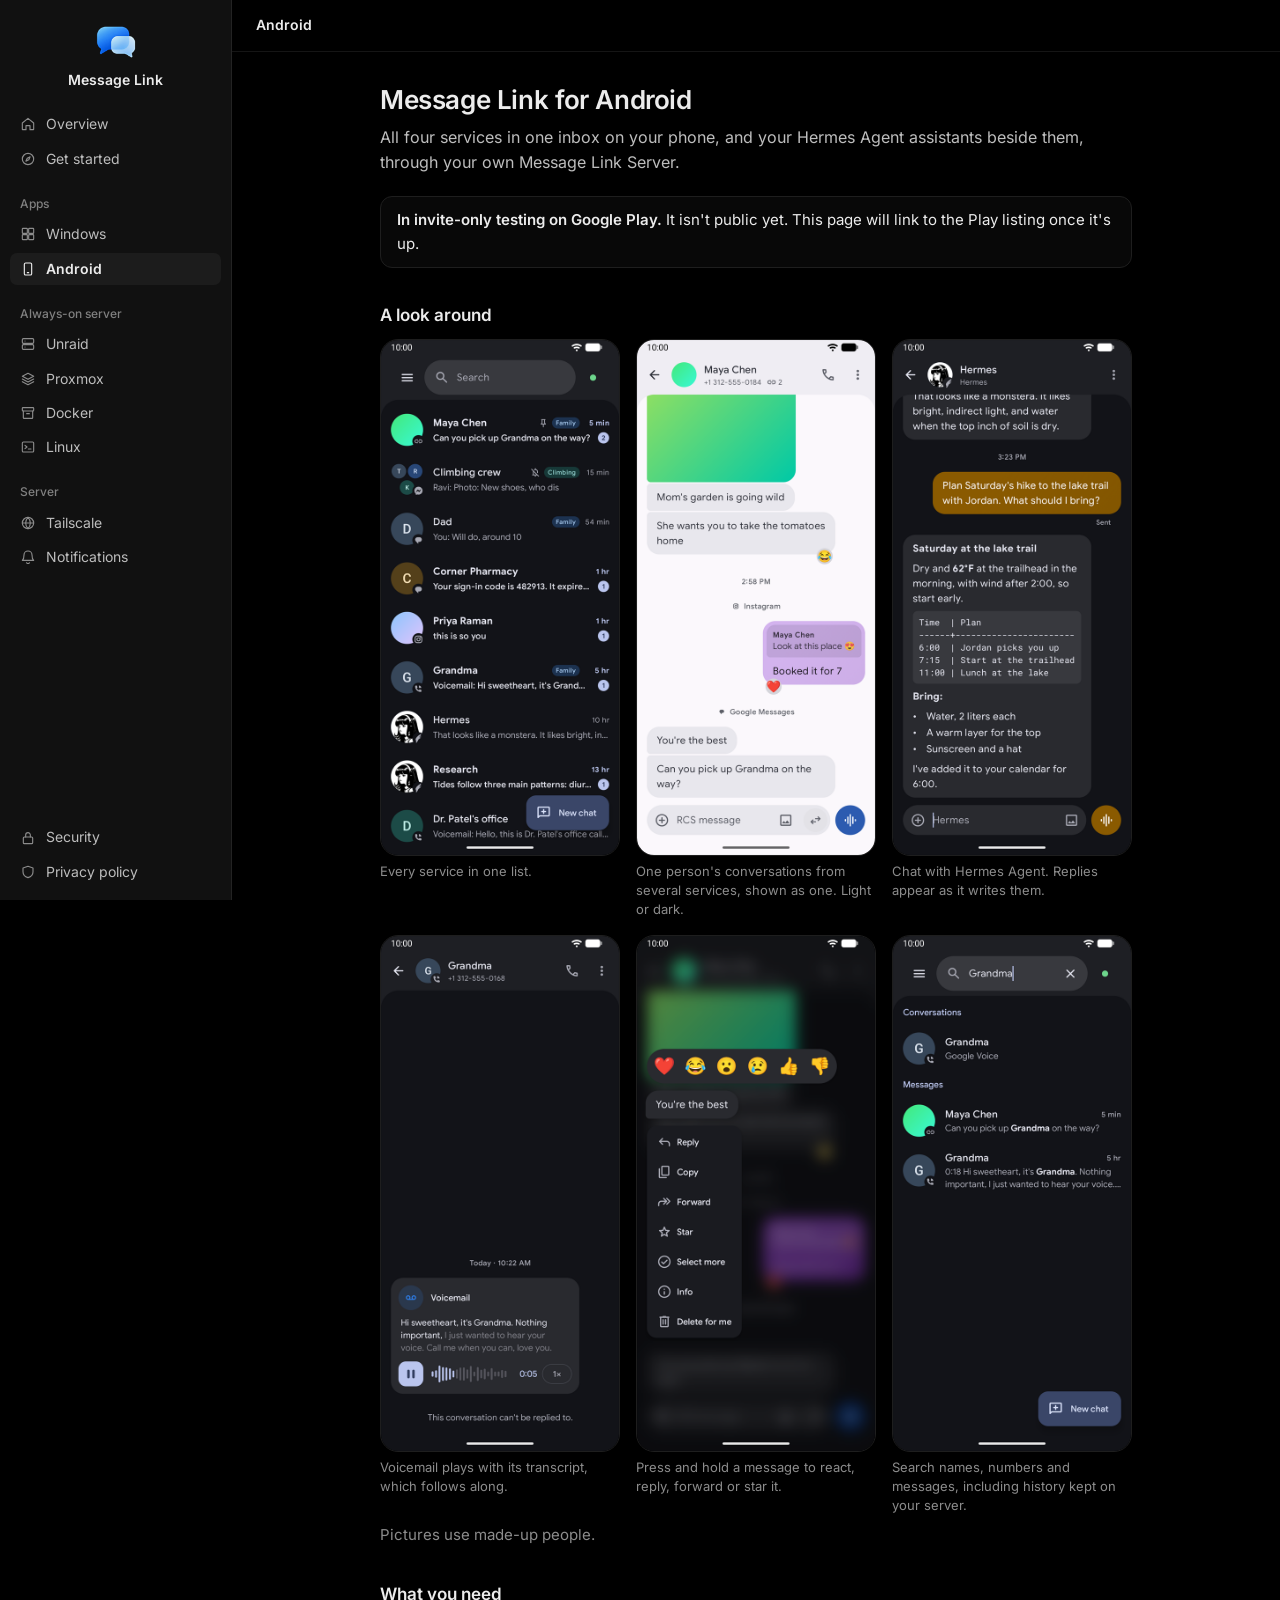
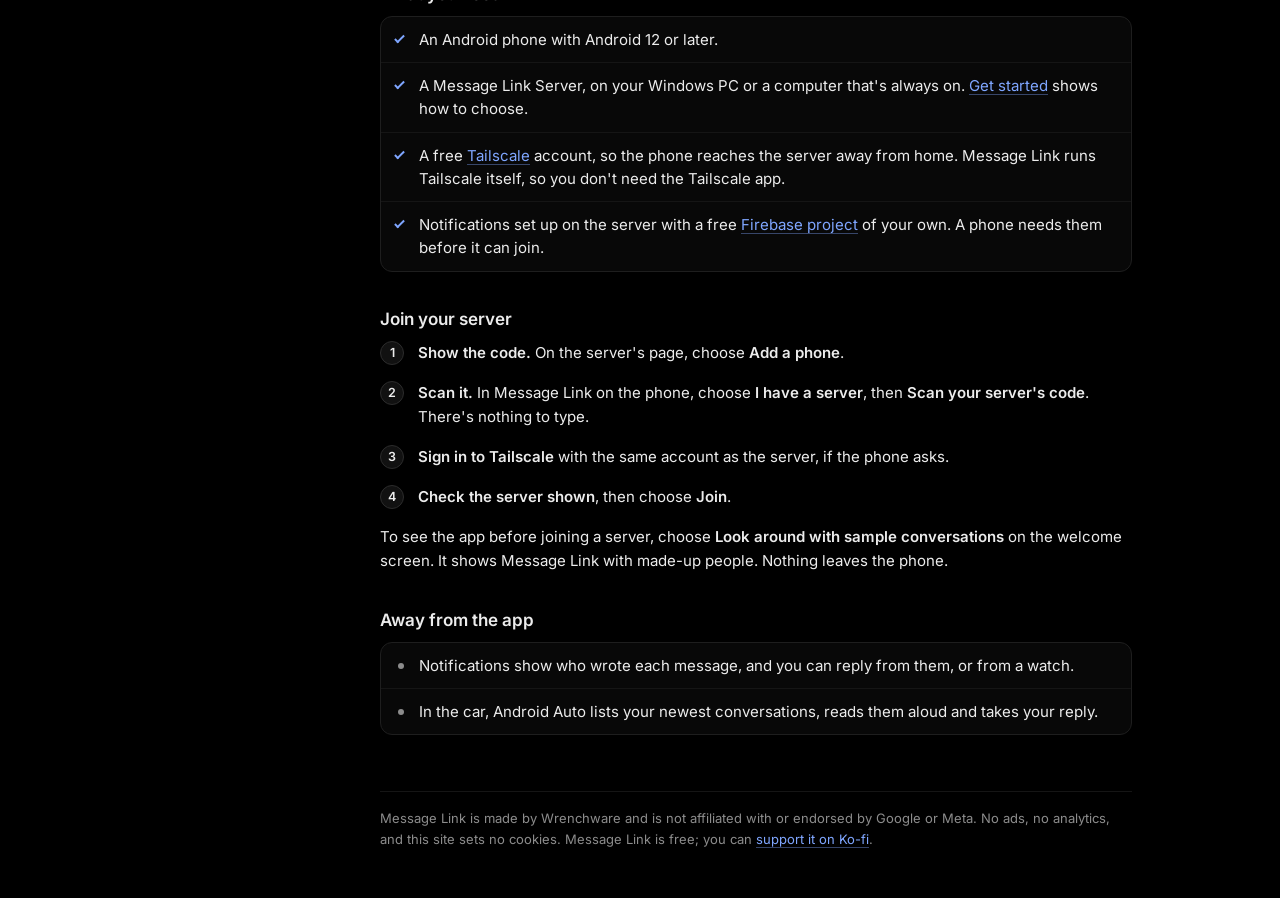
==== commit fc6ffcae: "Every guide's lists laid out as Security's are, with no wording changed: labeled items as rows in a " ====
--- a/android/index.html
+++ b/android/index.html
@@ -53,7 +53,7 @@
   <p class="quiet">Pictures use made-up people.</p>
 
   <h2>What you need</h2>
-  <ul>
+  <ul class="box checks">
     <li>An Android phone with Android 12 or later.</li>
     <li>A Message Link Server, on your Windows PC or a computer that's always on. <a href="../setup/">Get started</a> shows how to choose.</li>
     <li>A free <a href="../tailscale/">Tailscale</a> account, so the phone reaches the server away from home. Message Link runs Tailscale itself, so you don't need the Tailscale app.</li>
@@ -70,7 +70,7 @@
   <p>To see the app before joining a server, choose <strong>Look around with sample conversations</strong> on the welcome screen. It shows Message Link with made-up people. Nothing leaves the phone.</p>
 
   <h2>Away from the app</h2>
-  <ul>
+  <ul class="box">
     <li>Notifications show who wrote each message, and you can reply from them, or from a watch.</li>
     <li>In the car, Android Auto lists your newest conversations, reads them aloud and takes your reply.</li>
   </ul>
--- a/assets/site.css
+++ b/assets/site.css
@@ -258,6 +258,22 @@
   align-items: center;
   justify-content: center;
 }
+
+/* Lists in a box, as the Security page lays them out: a plain list, a checklist of what's needed, and tiles */
+
+ul.box { list-style: none; padding: 0; margin: 8px 0 16px; background: var(--box); border: 1px solid var(--line); border-radius: 12px; }
+ul.box > li { position: relative; margin: 0; padding: 11px 16px 11px 38px; border-top: 1px solid var(--hair); line-height: 1.55; }
+ul.box > li:first-child { border-top: 0; }
+ul.box > li::before { content: ""; position: absolute; left: 17px; top: 20px; width: 6px; height: 6px; border-radius: 50%; background: var(--muted); }
+ul.box.checks > li::before { left: 16px; top: 16px; width: 5px; height: 10px; border-radius: 0; background: none; border: solid var(--link); border-width: 0 2px 2px 0; transform: rotate(45deg); }
+.tiles { display: grid; grid-template-columns: repeat(auto-fit, minmax(220px, 1fr)); gap: 12px; margin: 12px 0 16px; }
+.tile { background: var(--box); border: 1px solid var(--line); border-radius: 12px; padding: 14px 16px; }
+.tile svg { color: var(--link); display: block; margin-bottom: 8px; }
+.tile h3 { margin: 0 0 4px; font-size: 14px; }
+.tile p { margin: 0; color: var(--soft); font-size: 14px; line-height: 1.5; }
+.tile h3 + p { color: var(--muted); font-size: 13.5px; }
+/* Four tiles sit two by two rather than three and one. */
+.tiles:has(> .tile:nth-child(4):last-child) { grid-template-columns: repeat(auto-fit, minmax(300px, 1fr)); }
 
 /* Buttons (the join page) */
 
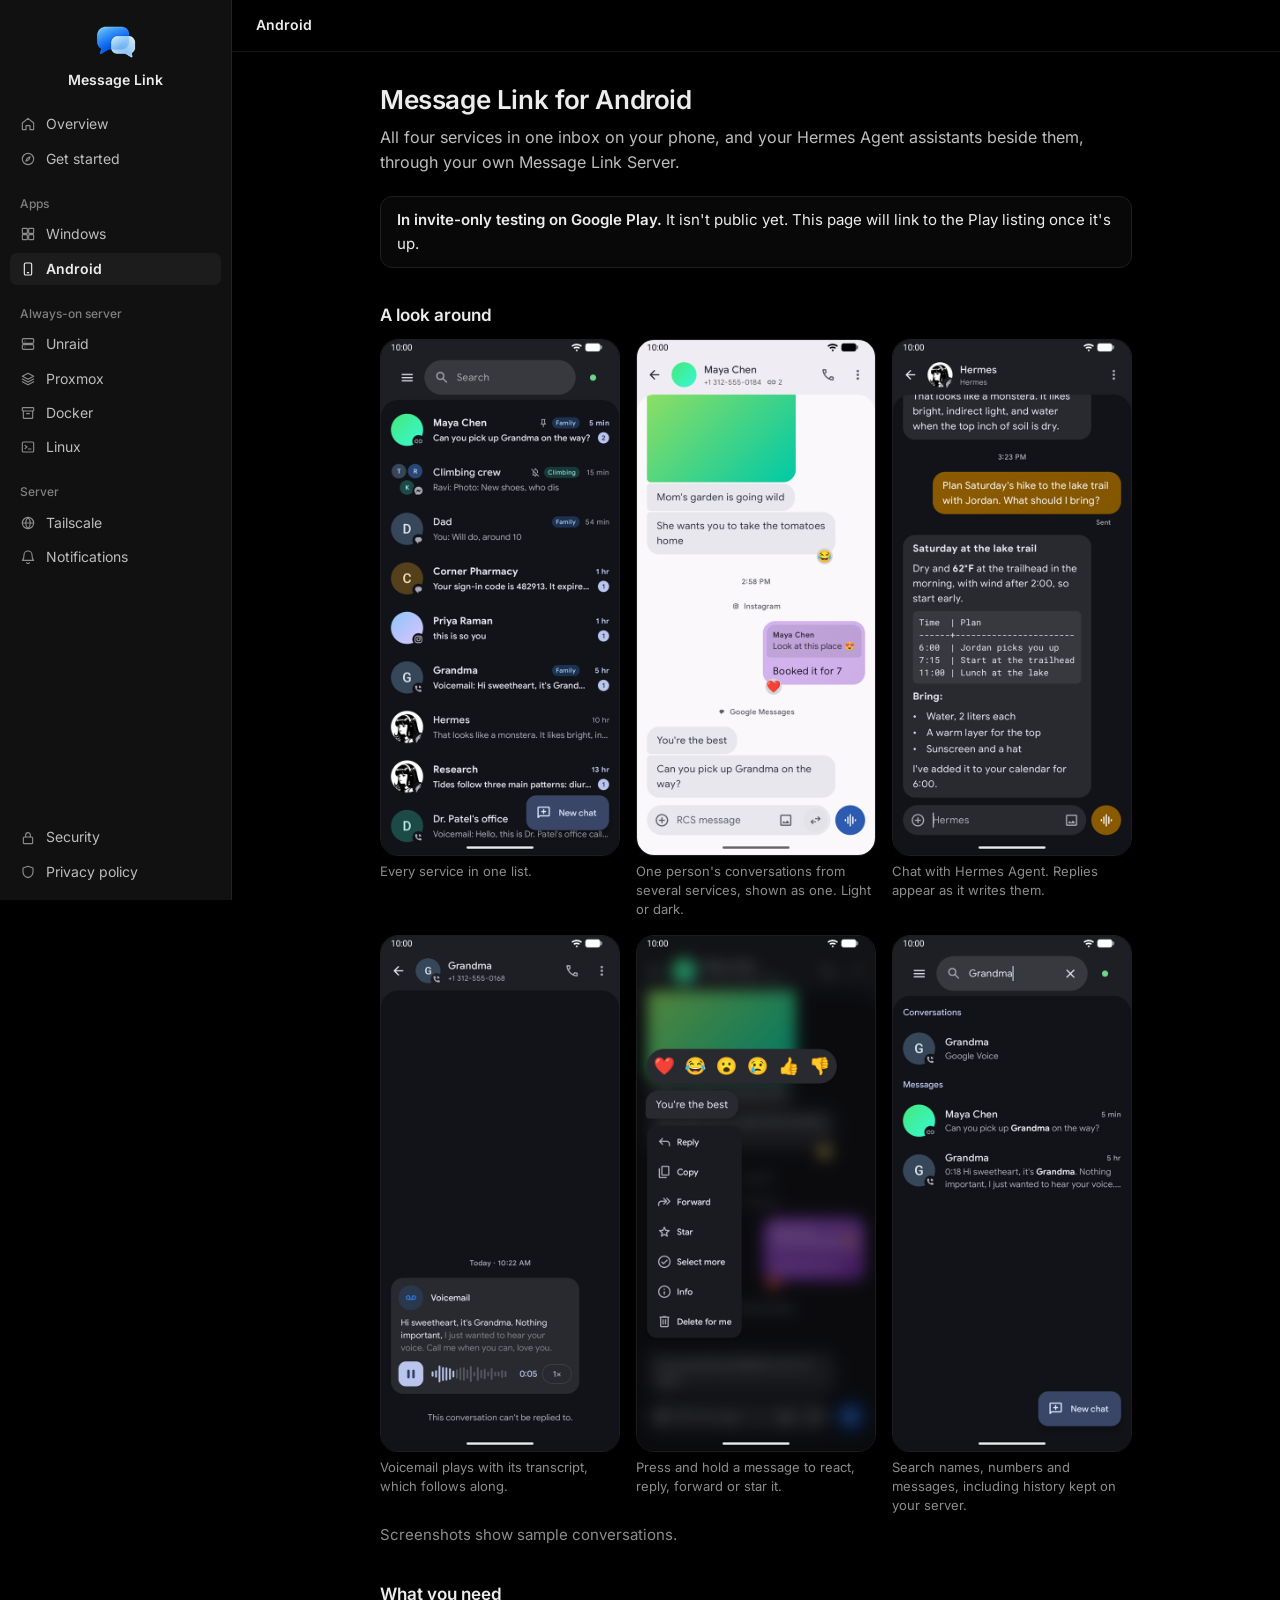
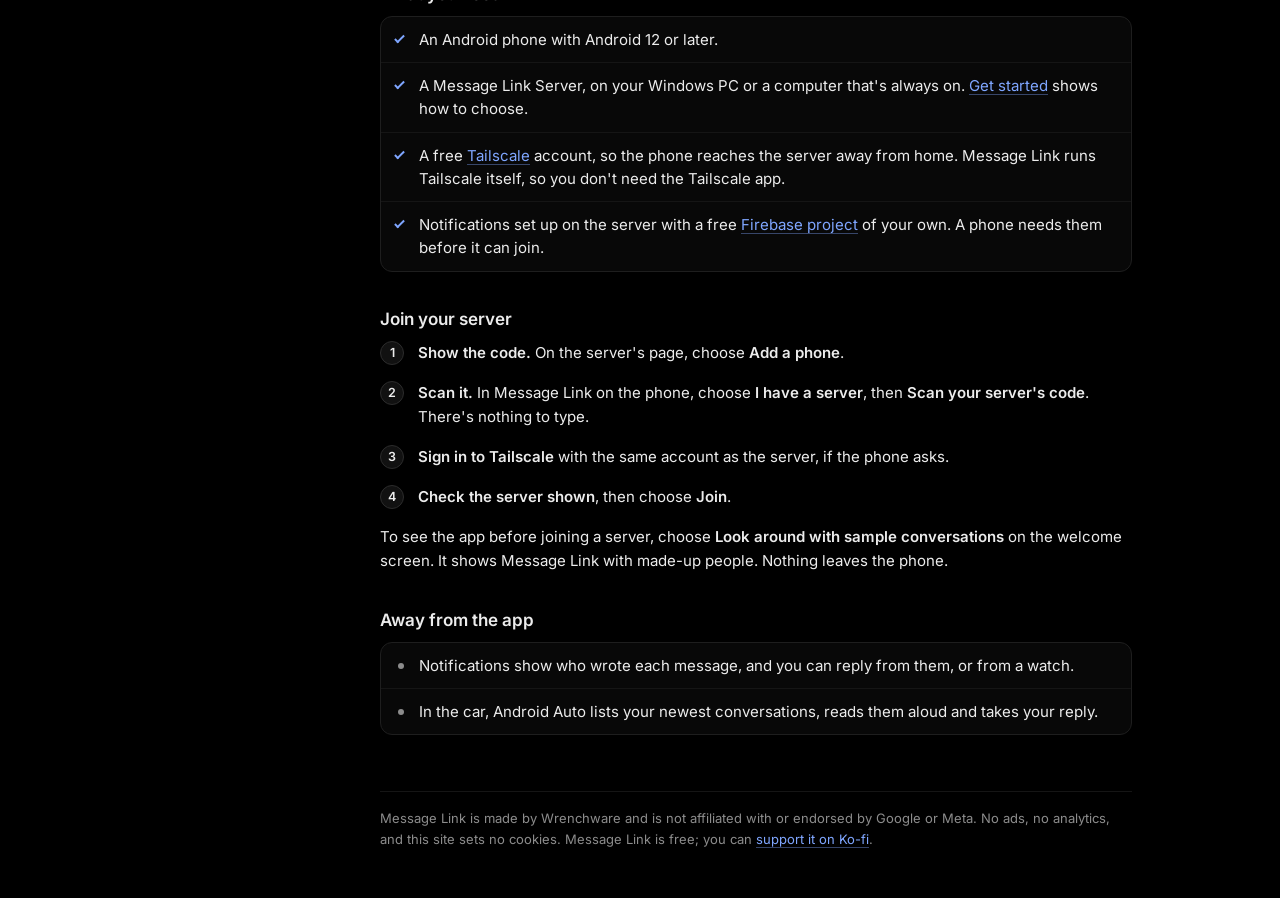
==== commit e9d01f67: "Screenshot captions: Screenshots show sample conversations" ====
--- a/android/index.html
+++ b/android/index.html
@@ -50,7 +50,7 @@
     <figure><a href="voicemail.png"><img src="voicemail.png" width="540" height="1170" loading="lazy" alt="Grandma's Google Voice voicemail playing, its transcript lit up to the words heard so far."></a><figcaption>Voicemail plays with its transcript, which follows along.</figcaption></figure>
     <figure><a href="actions.png"><img src="actions.png" width="540" height="1170" loading="lazy" alt="A message held down: reactions above it, and Reply, Copy, Forward, Star, Select more, Info and Delete for me below."></a><figcaption>Press and hold a message to react, reply, forward or star it.</figcaption></figure>
     <figure><a href="search.png"><img src="search.png" width="540" height="1170" loading="lazy" alt="Search results for Grandma: her conversation and two messages that mention her."></a><figcaption>Search names, numbers and messages, including history kept on your server.</figcaption></figure>  </div>
-  <p class="quiet">Pictures use made-up people.</p>
+  <p class="quiet">Screenshots show sample conversations.</p>
 
   <h2>What you need</h2>
   <ul class="box checks">
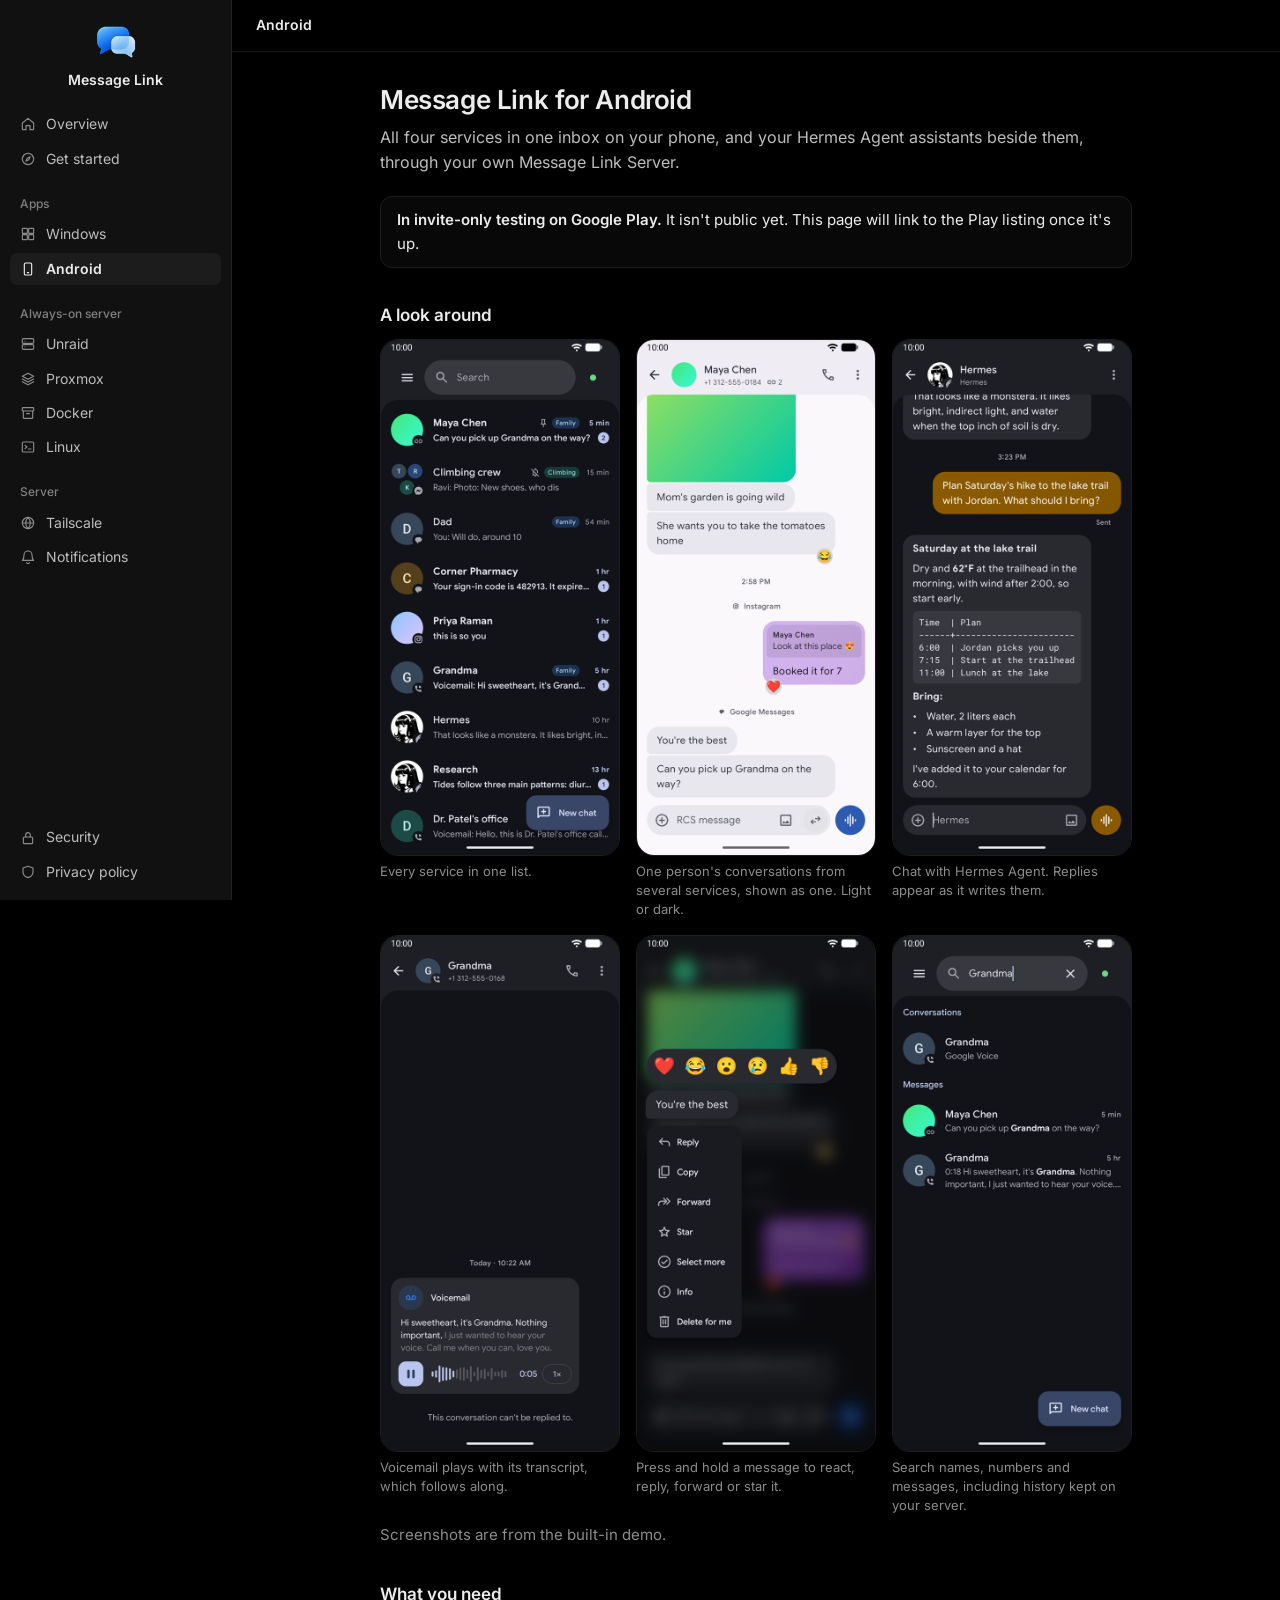
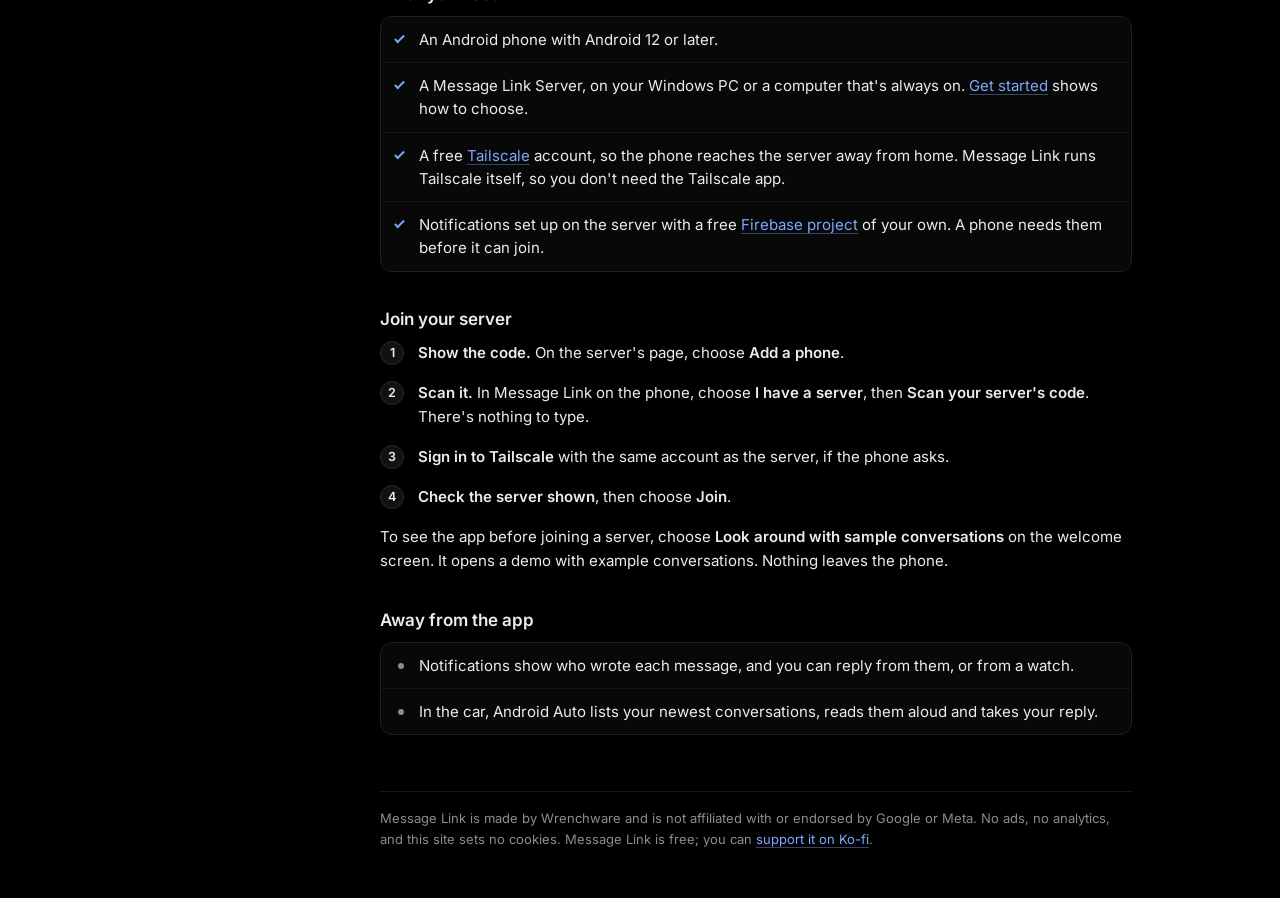
==== commit fd30732d: "The demo by name: screenshots are from the built-in demo, and sample conversations open a demo with " ====
--- a/android/index.html
+++ b/android/index.html
@@ -50,7 +50,7 @@
     <figure><a href="voicemail.png"><img src="voicemail.png" width="540" height="1170" loading="lazy" alt="Grandma's Google Voice voicemail playing, its transcript lit up to the words heard so far."></a><figcaption>Voicemail plays with its transcript, which follows along.</figcaption></figure>
     <figure><a href="actions.png"><img src="actions.png" width="540" height="1170" loading="lazy" alt="A message held down: reactions above it, and Reply, Copy, Forward, Star, Select more, Info and Delete for me below."></a><figcaption>Press and hold a message to react, reply, forward or star it.</figcaption></figure>
     <figure><a href="search.png"><img src="search.png" width="540" height="1170" loading="lazy" alt="Search results for Grandma: her conversation and two messages that mention her."></a><figcaption>Search names, numbers and messages, including history kept on your server.</figcaption></figure>  </div>
-  <p class="quiet">Screenshots show sample conversations.</p>
+  <p class="quiet">Screenshots are from the built-in demo.</p>
 
   <h2>What you need</h2>
   <ul class="box checks">
@@ -67,7 +67,7 @@
     <li><p><strong>Sign in to Tailscale</strong> with the same account as the server, if the phone asks.</p></li>
     <li><p><strong>Check the server shown</strong>, then choose <strong>Join</strong>.</p></li>
   </ol>
-  <p>To see the app before joining a server, choose <strong>Look around with sample conversations</strong> on the welcome screen. It shows Message Link with made-up people. Nothing leaves the phone.</p>
+  <p>To see the app before joining a server, choose <strong>Look around with sample conversations</strong> on the welcome screen. It opens a demo with example conversations. Nothing leaves the phone.</p>
 
   <h2>Away from the app</h2>
   <ul class="box">
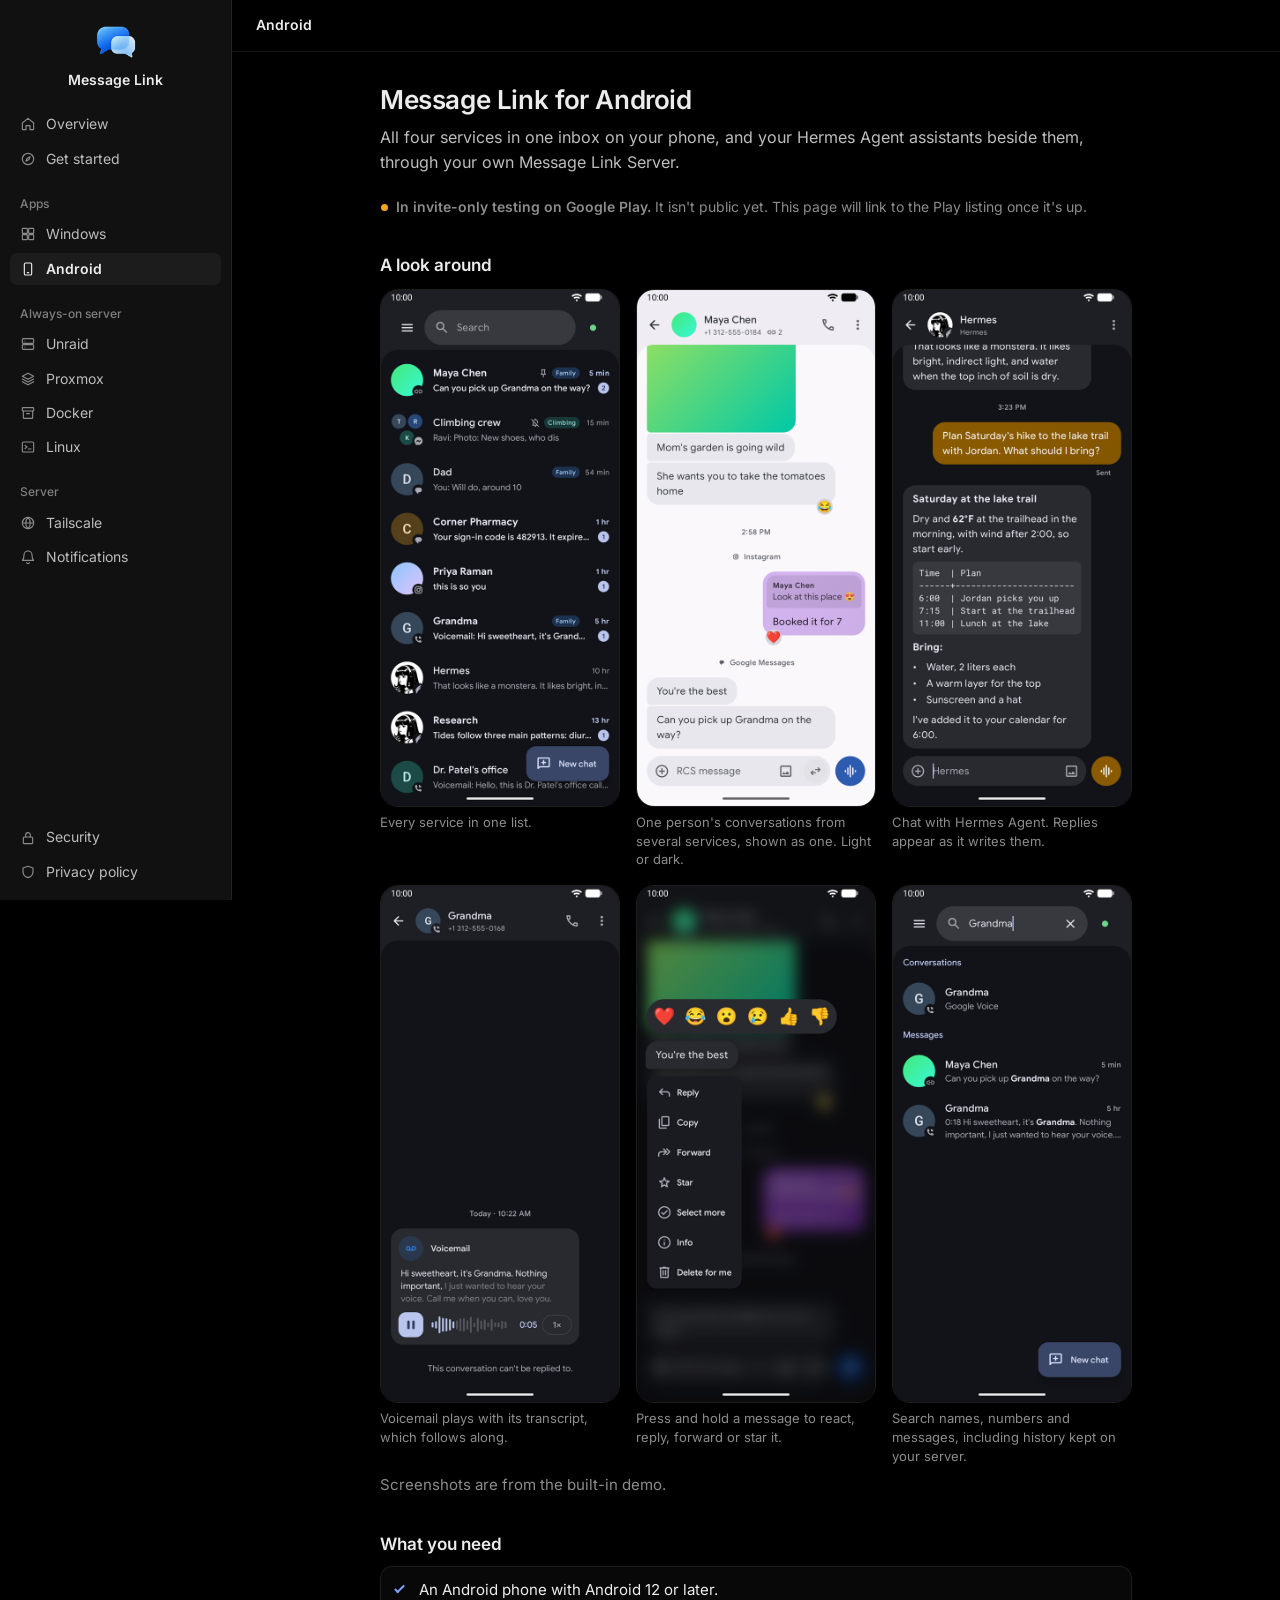
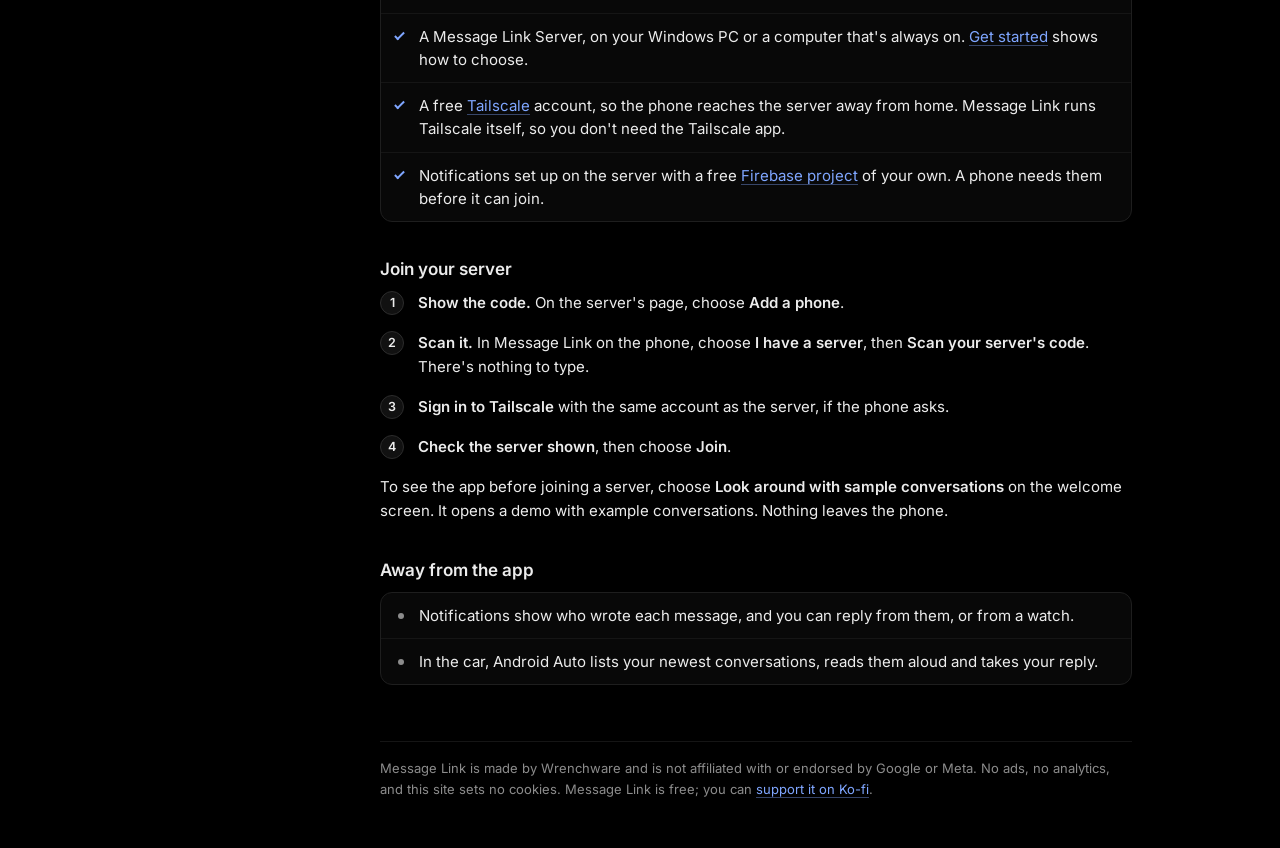
==== commit 35af73e8: "Overview: a larger heading and lead, the status as a quiet line with an amber dot, the picture wider" ====
--- a/android/index.html
+++ b/android/index.html
@@ -38,9 +38,7 @@
   <h1>Message Link for Android</h1>
   <p class="lead">All four services in one inbox on your phone, and your Hermes Agent assistants beside them, through your own Message Link Server.</p>
 
-  <div class="note">
-    <p><strong>In invite-only testing on Google Play.</strong> It isn't public yet. This page will link to the Play listing once it's up.</p>
-  </div>
+  <p class="status slim"><strong>In invite-only testing on Google Play.</strong> It isn't public yet. This page will link to the Play listing once it's up.</p>
 
   <h2>A look around</h2>
   <div class="gallery tall">
--- a/assets/site.css
+++ b/assets/site.css
@@ -237,6 +237,9 @@
   vertical-align: middle;
 }
 
+/* A tag beside a card's title keeps the row as tall as its neighbors. */
+.card h3 .tag { line-height: 16px; margin-left: 2px; }
+
 /* Steps */
 
 ol.steps { padding-left: 0; list-style: none; counter-reset: step; }
@@ -295,8 +298,22 @@
 
 figure.shot { margin: 12px 0 16px; }
 figure.shot img { display: block; max-width: 100%; height: auto; border: 1px solid var(--line); border-radius: 12px; }
-.phones { display: flex; justify-content: center; gap: 14px; margin: 0 0 8px; }
-.phones img { width: 46%; max-width: 260px; height: auto; border: 1px solid var(--line); border-radius: 18px; }
+/* The Overview's one picture: the Windows window, with the phone set into its lower right corner, ringed in the page's
+   black so it reads as in front. Too small to see on a narrow screen, where the window shows alone. */
+figure.hero { position: relative; margin: 20px 0 8px; padding: 0 13% 28px 0; }
+figure.hero .phone {
+  position: absolute;
+  right: 0;
+  bottom: 0;
+  width: 23%;
+  border-color: var(--fieldline);
+  border-radius: 18px;
+  box-shadow: 0 0 0 6px var(--bg), 0 16px 40px rgba(0, 0, 0, .7);
+}
+@media (max-width: 640px) {
+  figure.hero { padding: 0; margin-bottom: 12px; }
+  figure.hero .phone { display: none; }
+}
 
 /* A narrow window: the side list becomes a strip across the top that scrolls sideways, as on the server's page. */
 
@@ -462,3 +479,45 @@
   .viewer-prev { left: calc(50% - 52px); }
   .viewer-next { right: calc(50% - 52px); }
 }
+
+/* Logos of the places the server runs, and of Tailscale: a tile beside a guide's title, and a mark at the start of a card.
+   The drawings are Simple Icons' (CC0); the marks belong to their owners. */
+h1.with-logo { display: flex; align-items: center; gap: 14px; }
+h1.with-logo .logo {
+  flex: none;
+  display: flex;
+  align-items: center;
+  justify-content: center;
+  width: 44px;
+  height: 44px;
+  background: var(--field);
+  border: 1px solid var(--fieldline);
+  border-radius: 10px;
+}
+h1.with-logo .logo img { display: block; }
+a.card.has-logo { padding-left: 52px; }
+.card-logo { position: absolute; left: 16px; top: 50%; transform: translateY(-50%); }
+@media (max-width: 760px) { h1.with-logo .logo { width: 38px; height: 38px; } h1.with-logo .logo img { width: 22px; height: 22px; } }
+
+/* The Overview: a larger heading and lead, the status as a quiet line rather than a box, the picture wider than the text
+   on a wide screen, and the one choice as two large side-by-side links. */
+main.home h1 { font-size: 36px; letter-spacing: -0.022em; margin-bottom: 10px; }
+main.home .lead { font-size: 18px; line-height: 1.55; }
+main.home h2 { font-size: 20px; margin-top: 48px; letter-spacing: -0.01em; }
+.status.slim { background: none; border: 0; padding: 0 0 0 16px; position: relative; color: var(--muted); font-size: 14px; }
+.status.slim::before { content: ""; position: absolute; left: 1px; top: 8px; width: 7px; height: 7px; border-radius: 50%; background: var(--warn); }
+@media (min-width: 1240px) { main.home figure.hero { margin-left: -64px; margin-right: -64px; } }
+.picks { display: grid; grid-template-columns: repeat(2, minmax(0, 1fr)); gap: 12px; margin: 12px 0 16px; }
+.pick { display: flex; flex-direction: column; padding: 18px 20px; background: var(--box); border: 1px solid var(--line); border-radius: 12px; color: var(--fg); text-decoration: none; }
+.pick:hover { background: var(--rowhover); border-color: var(--fieldline); }
+.pick svg { color: var(--link); margin-bottom: 12px; }
+.pick h3 { margin: 0 0 4px; font-size: 16px; }
+.pick p { margin: 0 0 14px; color: var(--muted); font-size: 14px; line-height: 1.5; }
+.pick .more { margin-top: auto; color: var(--link); font-size: 14px; font-weight: 500; }
+.pick .more::after { content: " \203A"; }
+@media (max-width: 760px) {
+  main.home h1 { font-size: 28px; }
+  main.home .lead { font-size: 16.5px; }
+  main.home h2 { font-size: 18px; margin-top: 40px; }
+}
+@media (max-width: 560px) { .picks { grid-template-columns: 1fr; } }
